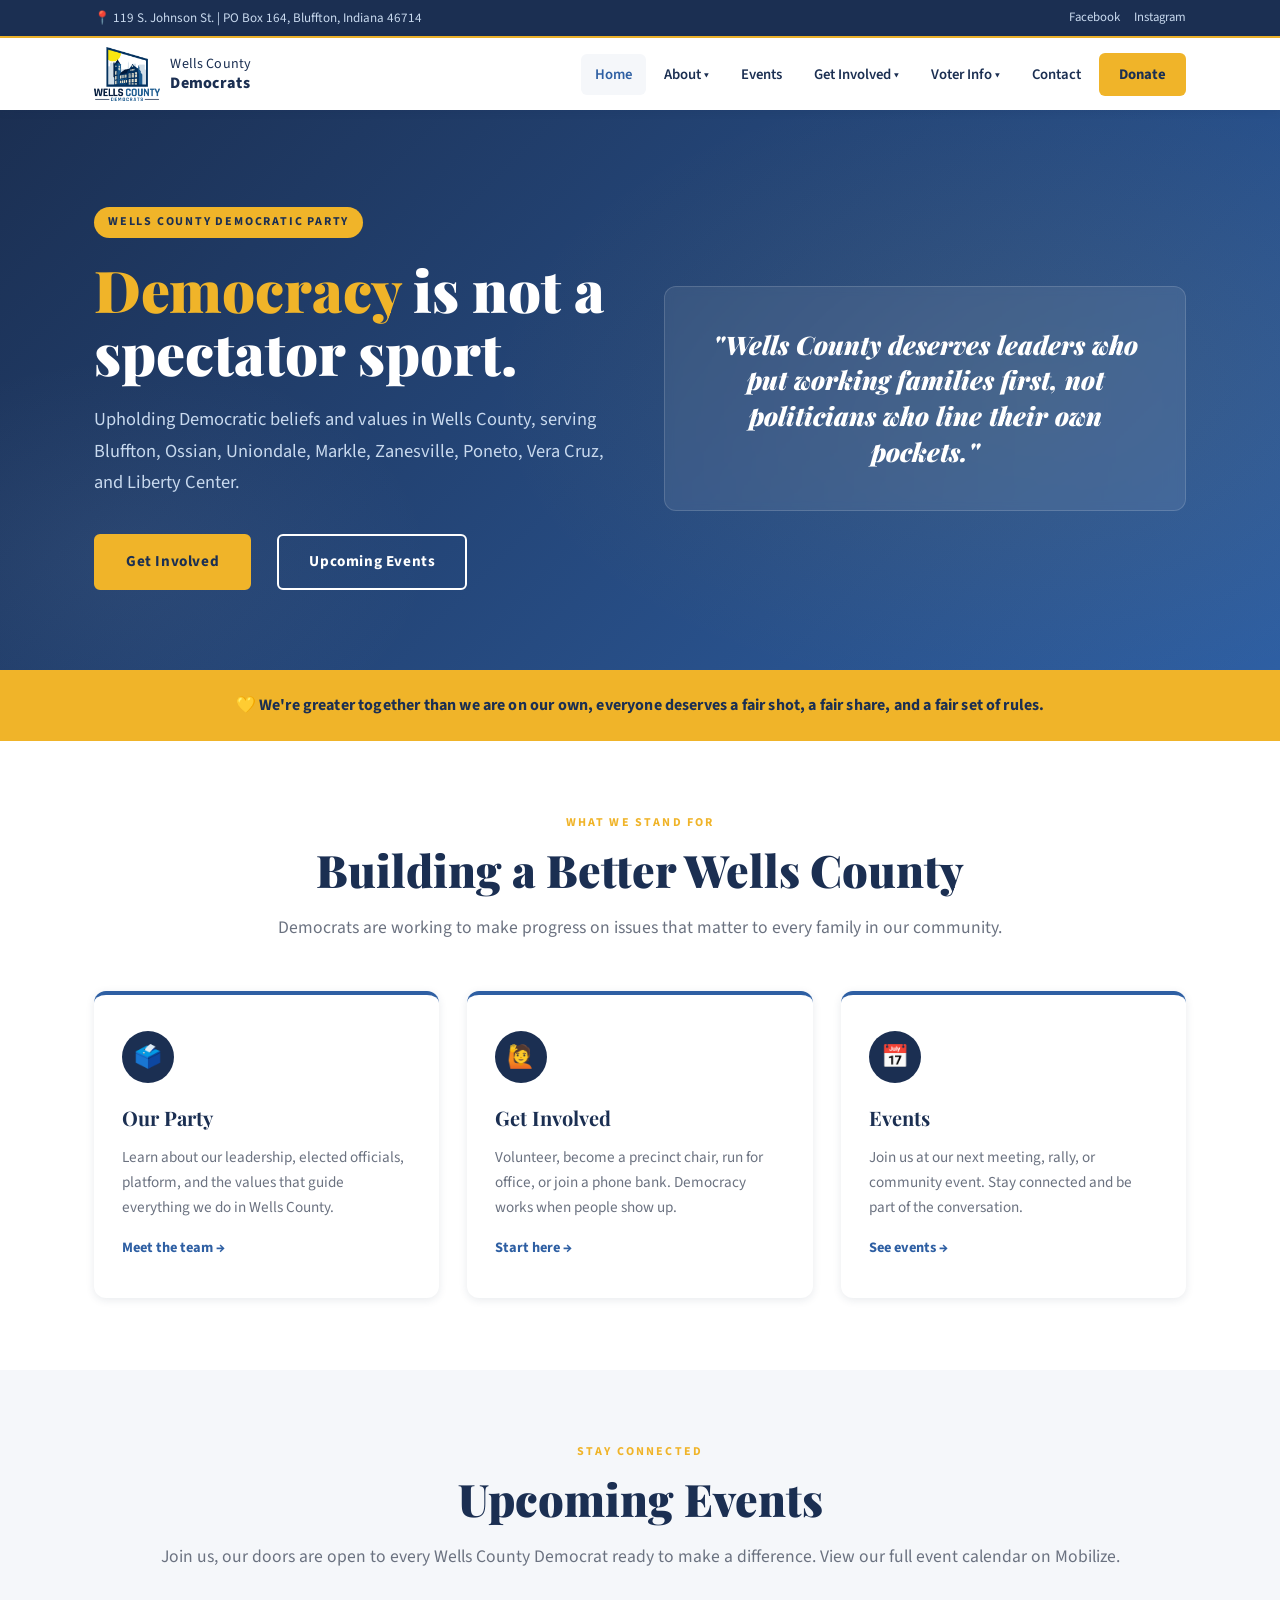
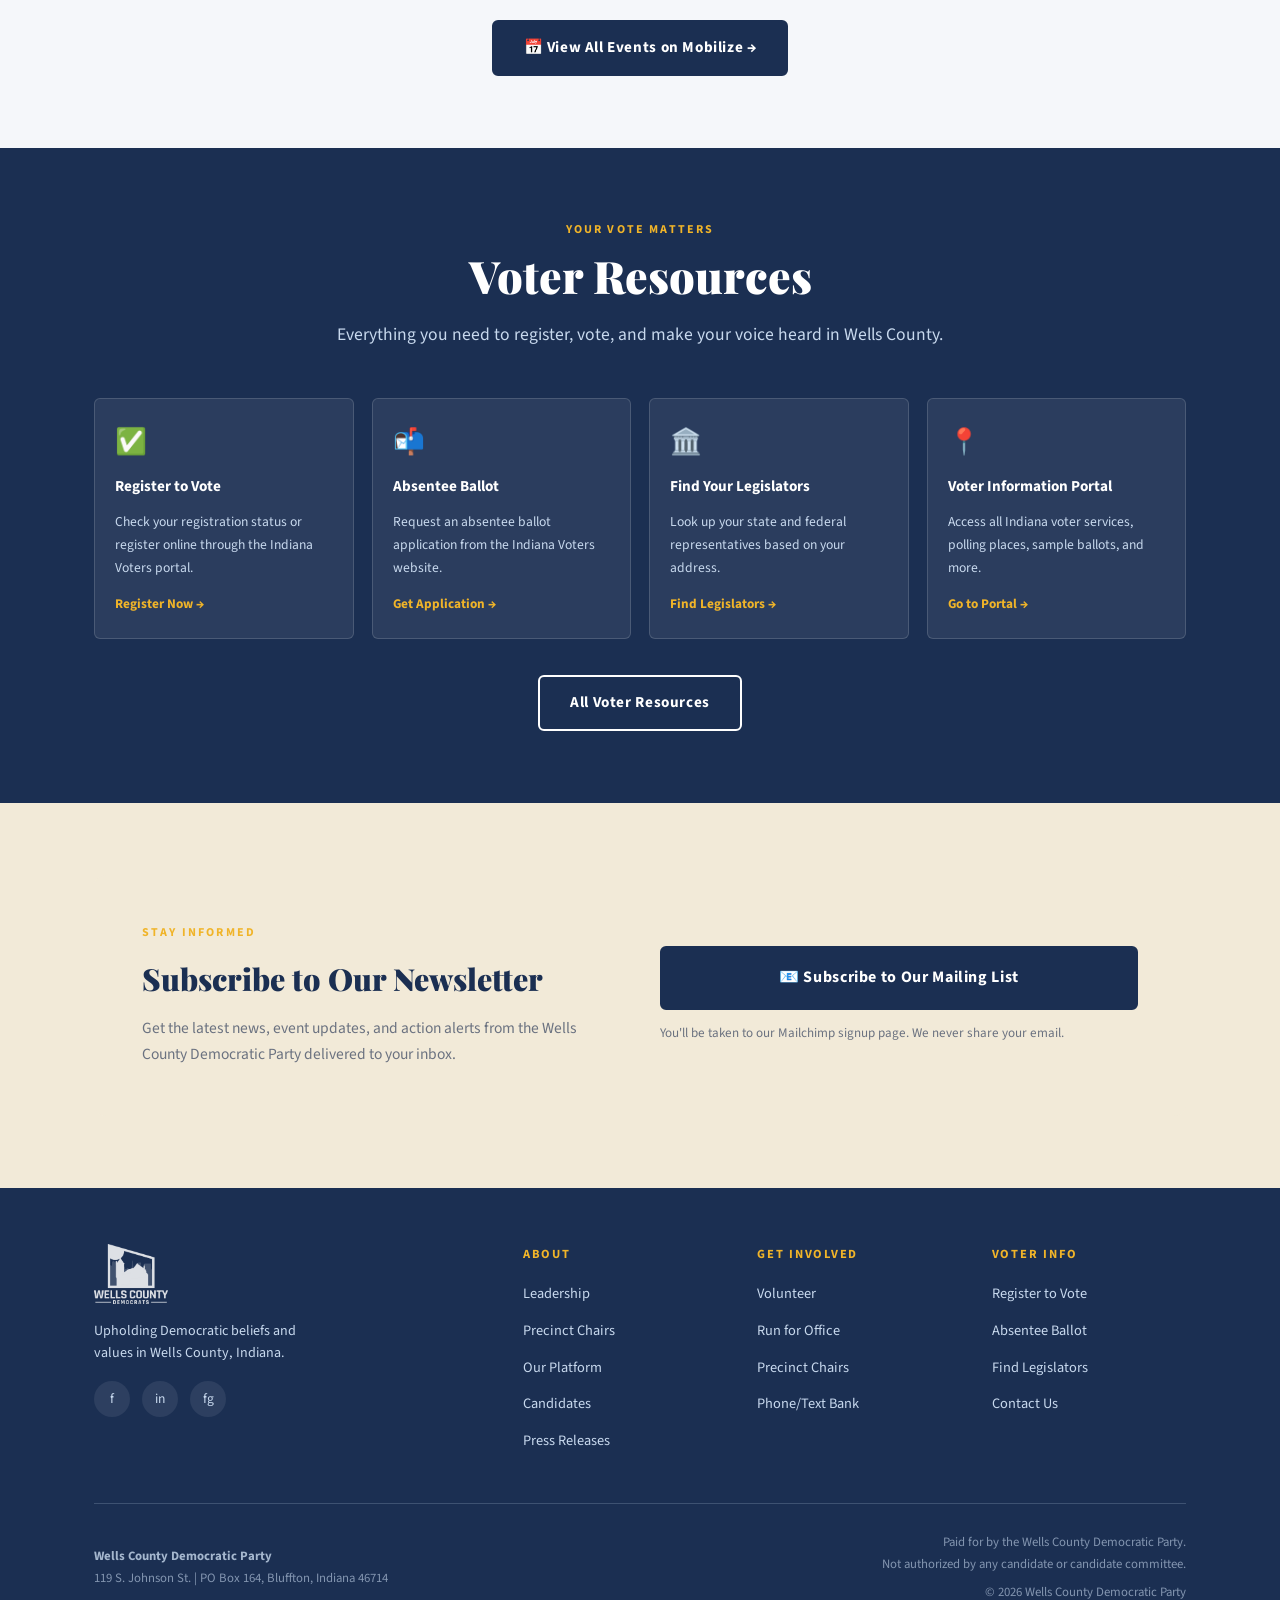
==== index.html @ 3d3ebf3b "updating text" ====
<!DOCTYPE html>
<html lang="en">
<head>
  <meta charset="UTF-8" />
  <meta name="viewport" content="width=device-width, initial-scale=1.0" />
  <title>Wells County Democratic Party</title>
  <meta name="description" content="Upholding Democratic beliefs and values in Wells County, Indiana, serving Bluffton, Ossian, Uniondale, Markle, Zanesville, Poneto, Vera Cruz, and Liberty Center." />
  <link rel="stylesheet" href="css/style.css" />
  <link rel="icon" href="images/logo.png" type="image/png" />
</head>
<body>

  <!-- TOPBAR -->
  <div class="topbar">
    <div class="container">
      <span>📍 119 S. Johnson St. | PO Box 164, Bluffton, Indiana 46714</span>
      <div class="topbar-socials">
        <a href="https://www.facebook.com/wellscodems/" target="_blank" rel="noopener">Facebook</a>
        <a href="https://www.instagram.com/wellscodems/" target="_blank" rel="noopener">Instagram</a>
      </div>
    </div>
  </div>

  <!-- NAVBAR -->
  <nav class="navbar">
    <div class="container">
      <a href="index.html" class="navbar-brand">
        <img src="images/logo.png" alt="Wells County Democratic Party" />
        <span class="navbar-brand-text">Wells County<br><strong>Democrats</strong></span>
      </a>
      <button class="nav-toggle" aria-label="Toggle navigation">
        <span></span><span></span><span></span>
      </button>
      <ul class="nav-links">
        <li><a href="index.html">Home</a></li>
        <li class="dropdown">
          <a href="pages/about.html">About ▾</a>
          <ul class="dropdown-menu">
            <li><a href="pages/about.html#leadership">Leadership</a></li>
            <li><a href="pages/precinct-chairs.html">Precinct Chairs</a></li>
            <li><a href="pages/about.html#platform">Our Platform</a></li>
            <li><a href="pages/about.html#candidates">Candidates</a></li>
            <li><a href="pages/press.html">Press Releases</a></li>
          </ul>
        </li>
        <li><a href="pages/events.html">Events</a></li>
        <li class="dropdown">
          <a href="pages/get-involved.html">Get Involved ▾</a>
          <ul class="dropdown-menu">
            <li><a href="pages/get-involved.html#volunteer">Volunteer</a></li>
            <li><a href="pages/get-involved.html#run">Run for Office</a></li>
            <li><a href="pages/get-involved.html#precinct">Precinct Chairs</a></li>
            <li><a href="pages/get-involved.html#phone-bank">Phone/Text Bank</a></li>
          </ul>
        </li>
        <li class="dropdown">
          <a href="pages/voter-info.html">Voter Info ▾</a>
          <ul class="dropdown-menu">
            <li><a href="https://indianavoters.in.gov/" target="_blank">Register to Vote</a></li>
            <li><a href="https://indianavoters.in.gov/MVPHome/PrintDocuments" target="_blank">Absentee Application</a></li>
            <li><a href="http://iga.in.gov/legislative/find-legislators/" target="_blank">Find Your Legislator</a></li>
            <li><a href="pages/voter-info.html">All Voter Resources</a></li>
          </ul>
        </li>
        <li><a href="pages/contact.html">Contact</a></li>
        <li><a href="https://secure.actblue.com/donate/wellscodems" target="_blank" class="nav-donate">Donate</a></li>
      </ul>
    </div>
  </nav>

  <!-- HERO -->
  <section class="hero">
    <div class="container">
      <div class="hero-inner">
        <div class="hero-content">
          <span class="hero-eyebrow">Wells County Democratic Party</span>
          <h1 class="hero-title">
            <span>Democracy</span> is not a<br>spectator sport.
          </h1>
          <p class="hero-desc">
            Upholding Democratic beliefs and values in Wells County, serving Bluffton, Ossian, Uniondale, Markle, Zanesville, Poneto, Vera Cruz, and Liberty Center.
          </p>
          <div class="hero-actions">
            <a href="pages/get-involved.html" class="btn btn-primary">Get Involved</a>
            <a href="pages/events.html" class="btn btn-outline">Upcoming Events</a>
          </div>
        </div>
        <div class="hero-graphic">
          <div class="hero-stat-box">
            <p class="hero-bold-statement">"Wells County deserves leaders who put working families first, not politicians who line their own pockets."</p>
          </div>
        </div>
      </div>
    </div>
  </section>

  <!-- MISSION STRIP -->
  <div class="mission-strip">
    <div class="container">
      <p>💛 We're greater together than we are on our own, everyone deserves a fair shot, a fair share, and a fair set of rules.</p>
    </div>
  </div>

  <!-- THREE PILLARS -->
  <section class="section">
    <div class="container">
      <div class="text-center">
        <div class="section-label">What We Stand For</div>
        <h2 class="section-title">Building a Better Wells County</h2>
        <p class="section-subtitle">Democrats are working to make progress on issues that matter to every family in our community.</p>
      </div>
      <div class="pillars">
        <a href="pages/about.html" class="pillar-card" style="text-decoration:none;">
          <div class="pillar-icon">🗳️</div>
          <h3>Our Party</h3>
          <p>Learn about our leadership, elected officials, platform, and the values that guide everything we do in Wells County.</p>
          <span style="display:inline-block; margin-top:16px; font-weight:700; font-size:0.9rem; color:var(--blue);">Meet the team →</span>
        </a>
        <a href="pages/get-involved.html" class="pillar-card" style="text-decoration:none;">
          <div class="pillar-icon">🙋</div>
          <h3>Get Involved</h3>
          <p>Volunteer, become a precinct chair, run for office, or join a phone bank. Democracy works when people show up.</p>
          <span style="display:inline-block; margin-top:16px; font-weight:700; font-size:0.9rem; color:var(--blue);">Start here →</span>
        </a>
        <a href="pages/events.html" class="pillar-card" style="text-decoration:none;">
          <div class="pillar-icon">📅</div>
          <h3>Events</h3>
          <p>Join us at our next meeting, rally, or community event. Stay connected and be part of the conversation.</p>
          <span style="display:inline-block; margin-top:16px; font-weight:700; font-size:0.9rem; color:var(--blue);">See events →</span>
        </a>
      </div>
    </div>
  </section>

  <!-- EVENTS CTA -->
  <section class="section section--gray">
    <div class="container text-center">
      <div class="section-label">Stay Connected</div>
      <h2 class="section-title">Upcoming Events</h2>
      <p class="section-subtitle">Join us, our doors are open to every Wells County Democrat ready to make a difference. View our full event calendar on Mobilize.</p>
      <a href="https://www.mobilize.us/wellscountydemocraticparty/?org_ids=9046" target="_blank" rel="noopener" class="btn btn-navy">📅 View All Events on Mobilize →</a>
    </div>
  </section>

  <!-- VOTER INFO STRIP -->
  <section class="section section--navy">
    <div class="container">
      <div class="text-center">
        <div class="section-label">Your Vote Matters</div>
        <h2 class="section-title">Voter Resources</h2>
        <p class="section-subtitle">Everything you need to register, vote, and make your voice heard in Wells County.</p>
      </div>
      <div class="voter-grid">
        <div class="voter-card">
          <div class="voter-card-icon">✅</div>
          <h4>Register to Vote</h4>
          <p>Check your registration status or register online through the Indiana Voters portal.</p>
          <a href="https://indianavoters.in.gov/" target="_blank" rel="noopener" class="voter-link">Register Now →</a>
        </div>
        <div class="voter-card">
          <div class="voter-card-icon">📬</div>
          <h4>Absentee Ballot</h4>
          <p>Request an absentee ballot application from the Indiana Voters website.</p>
          <a href="https://indianavoters.in.gov/MVPHome/PrintDocuments" target="_blank" rel="noopener" class="voter-link">Get Application →</a>
        </div>
        <div class="voter-card">
          <div class="voter-card-icon">🏛️</div>
          <h4>Find Your Legislators</h4>
          <p>Look up your state and federal representatives based on your address.</p>
          <a href="http://iga.in.gov/legislative/find-legislators/" target="_blank" rel="noopener" class="voter-link">Find Legislators →</a>
        </div>
        <div class="voter-card">
          <div class="voter-card-icon">📍</div>
          <h4>Voter Information Portal</h4>
          <p>Access all Indiana voter services, polling places, sample ballots, and more.</p>
          <a href="https://indianavoters.com" target="_blank" rel="noopener" class="voter-link">Go to Portal →</a>
        </div>
      </div>
      <div style="text-align:center; margin-top:36px;">
        <a href="pages/voter-info.html" class="btn btn-outline">All Voter Resources</a>
      </div>
    </div>
  </section>

  <!-- NEWSLETTER -->
  <section class="section section--cream">
    <div class="container">
      <div class="newsletter-wrap">
        <div>
          <div class="section-label">Stay Informed</div>
          <h2>Subscribe to Our Newsletter</h2>
          <p>Get the latest news, event updates, and action alerts from the Wells County Democratic Party delivered to your inbox.</p>
        </div>
        <div>
          <a href="https://wellscountydemocraticparty.us19.list-manage.com/subscribe?id=52face2c1d&u=3b9c7b6649019c45f92ebaa72" target="_blank" rel="noopener" class="btn btn-navy" style="width:100%; text-align:center; padding:16px 30px; font-size:1rem;">
            📧 Subscribe to Our Mailing List
          </a>
          <p style="margin-top:12px; font-size:0.82rem; color:#6b7280;">You'll be taken to our Mailchimp signup page. We never share your email.</p>
        </div>
      </div>
    </div>
  </section>

  <!-- FOOTER -->
  <footer>
    <div class="container">
      <div class="footer-grid">
        <div class="footer-brand">
          <img src="images/logo.png" alt="Wells County Democrats" />
          <p>Upholding Democratic beliefs and values in Wells County, Indiana.</p>
          <div class="footer-socials">
            <a href="https://www.facebook.com/wellscodems/" target="_blank" rel="noopener" title="Facebook">f</a>
            <a href="https://www.instagram.com/wellscodems/" target="_blank" rel="noopener" title="Instagram">in</a>
            <a href="https://www.facebook.com/groups/288982857950799/" target="_blank" rel="noopener" title="Facebook Group">fg</a>
          </div>
        </div>
        <div class="footer-col">
          <h4>About</h4>
          <ul>
            <li><a href="pages/about.html#leadership">Leadership</a></li>
            <li><a href="pages/precinct-chairs.html">Precinct Chairs</a></li>
            <li><a href="pages/about.html#platform">Our Platform</a></li>
            <li><a href="pages/about.html#candidates">Candidates</a></li>
            <li><a href="pages/press.html">Press Releases</a></li>
          </ul>
        </div>
        <div class="footer-col">
          <h4>Get Involved</h4>
          <ul>
            <li><a href="pages/get-involved.html#volunteer">Volunteer</a></li>
            <li><a href="pages/get-involved.html#run">Run for Office</a></li>
            <li><a href="pages/get-involved.html#precinct">Precinct Chairs</a></li>
            <li><a href="pages/get-involved.html#phone-bank">Phone/Text Bank</a></li>
          </ul>
        </div>
        <div class="footer-col">
          <h4>Voter Info</h4>
          <ul>
            <li><a href="https://indianavoters.in.gov/" target="_blank">Register to Vote</a></li>
            <li><a href="https://indianavoters.in.gov/MVPHome/PrintDocuments" target="_blank">Absentee Ballot</a></li>
            <li><a href="http://iga.in.gov/legislative/find-legislators/" target="_blank">Find Legislators</a></li>
            <li><a href="pages/contact.html">Contact Us</a></li>
          </ul>
        </div>
      </div>
      <div class="footer-bottom">
        <div>
          <strong style="color:rgba(200,217,238,0.8);">Wells County Democratic Party</strong><br>
          119 S. Johnson St. | PO Box 164, Bluffton, Indiana 46714
        </div>
        <div style="text-align:right;">
          <p>Paid for by the Wells County Democratic Party.</p>
          <p>Not authorized by any candidate or candidate committee.</p>
          <p style="margin-top:6px;">© 2026 Wells County Democratic Party</p>
        </div>
      </div>
    </div>
  </footer>

  <script src="js/main.js"></script>
</body>
</html>
---- css/style.css ----
/* =========================================
   Wells County Democrats — Main Stylesheet
   ========================================= */

@import url('https://fonts.googleapis.com/css2?family=Playfair+Display:wght@700;900&family=Source+Sans+3:wght@300;400;600;700&display=swap');

:root {
  --navy:      #1b2f52;
  --blue:      #2e5fa3;
  --blue-mid:  #3a72c1;
  --gold:      #f0b429;
  --gold-dark: #d4960f;
  --cream:     #f2ead8;
  --sky:       #c8d9ee;
  --white:     #ffffff;
  --gray-light:#f5f7fa;
  --gray:      #6b7280;
  --gray-dark: #374151;
  --text:      #1a2340;

  --font-display: 'Playfair Display', Georgia, serif;
  --font-body:    'Source Sans 3', 'Helvetica Neue', sans-serif;

  --shadow-sm: 0 2px 8px rgba(27,47,82,0.10);
  --shadow-md: 0 6px 24px rgba(27,47,82,0.15);
  --shadow-lg: 0 16px 48px rgba(27,47,82,0.20);

  --radius: 6px;
  --radius-lg: 12px;
  --transition: 0.25s ease;
}

*, *::before, *::after { box-sizing: border-box; margin: 0; padding: 0; }

html { scroll-behavior: smooth; }

body {
  font-family: var(--font-body);
  color: var(--text);
  background: var(--white);
  line-height: 1.7;
  font-size: 17px;
}

img { max-width: 100%; height: auto; display: block; }
a { color: var(--blue); text-decoration: none; transition: color var(--transition); }
a:hover { color: var(--navy); }

/* ---- UTILITY ---- */
.container { max-width: 1140px; margin: 0 auto; padding: 0 24px; }
.section { padding: 72px 0; }
.section--gray { background: var(--gray-light); }
.section--navy { background: var(--navy); color: var(--white); }
.section--cream { background: var(--cream); }

.section-label {
  font-family: var(--font-body);
  font-weight: 700;
  font-size: 0.75rem;
  letter-spacing: 0.18em;
  text-transform: uppercase;
  color: var(--gold);
  margin-bottom: 10px;
}
.section-title {
  font-family: var(--font-display);
  font-size: clamp(1.8rem, 3.5vw, 2.8rem);
  font-weight: 900;
  color: var(--navy);
  line-height: 1.15;
  margin-bottom: 18px;
}
.section--navy .section-title { color: var(--white); }
.section-subtitle {
  font-size: 1.1rem;
  color: var(--gray);
  max-width: 100%;
  margin-bottom: 48px;
}
.section--navy .section-subtitle { color: var(--sky); }

.text-center { text-align: center; }
.text-center .section-subtitle { margin-left: auto; margin-right: auto; max-width: 100%; }

/* ---- BUTTONS ---- */
.btn {
  display: inline-block;
  padding: 13px 30px;
  border-radius: var(--radius);
  font-family: var(--font-body);
  font-weight: 700;
  font-size: 0.95rem;
  letter-spacing: 0.04em;
  cursor: pointer;
  transition: all var(--transition);
  border: 2px solid transparent;
  text-align: center;
}
.btn-primary {
  background: var(--gold);
  color: var(--navy);
  border-color: var(--gold);
}
.btn-primary:hover {
  background: var(--gold-dark);
  border-color: var(--gold-dark);
  color: var(--navy);
  transform: translateY(-2px);
  box-shadow: var(--shadow-md);
}
.btn-outline {
  background: transparent;
  color: var(--white);
  border-color: var(--white);
}
.btn-outline:hover {
  background: var(--white);
  color: var(--navy);
  transform: translateY(-2px);
}
.btn-navy {
  background: var(--navy);
  color: var(--white);
  border-color: var(--navy);
}
.btn-navy:hover {
  background: var(--blue);
  border-color: var(--blue);
  color: var(--white);
  transform: translateY(-2px);
}
.btn + .btn { margin-left: 12px; }

/* ---- TOPBAR ---- */
.topbar {
  background: var(--navy);
  color: var(--sky);
  font-size: 0.82rem;
  padding: 7px 0;
  border-bottom: 2px solid var(--gold);
}
.topbar .container {
  display: flex;
  justify-content: space-between;
  align-items: center;
  gap: 12px;
  flex-wrap: wrap;
}
.topbar a { color: var(--sky); }
.topbar a:hover { color: var(--gold); }
.topbar-socials { display: flex; gap: 14px; }
.topbar-socials a { font-size: 0.8rem; }

/* ---- NAVBAR ---- */
.navbar {
  background: var(--white);
  box-shadow: var(--shadow-sm);
  position: sticky;
  top: 0;
  z-index: 1000;
}
.navbar .container {
  display: flex;
  align-items: center;
  justify-content: space-between;
  height: 72px;
  gap: 20px;
}
.navbar-brand {
  display: flex;
  align-items: center;
  gap: 10px;
  text-decoration: none;
}
.navbar-brand img {
  height: 54px;
  width: auto;
}
.navbar-brand-text {
  font-family: var(--font-body);
  font-size: 0.88rem;
  color: var(--navy);
  line-height: 1.3;
  letter-spacing: 0.01em;
}
.navbar-brand-text strong {
  font-size: 1rem;
  font-weight: 800;
  color: var(--navy);
  display: block;
}
.nav-links {
  display: flex;
  align-items: center;
  gap: 4px;
  list-style: none;
}
.nav-links > li { position: relative; }
.nav-links > li > a {
  display: block;
  padding: 8px 14px;
  font-weight: 600;
  font-size: 0.92rem;
  color: var(--navy);
  border-radius: var(--radius);
  transition: all var(--transition);
}
.nav-links > li > a:hover,
.nav-links > li > a.active {
  background: var(--gray-light);
  color: var(--blue);
}
/* Dropdown */
.nav-links .dropdown { position: relative; }
.nav-links .dropdown-menu {
  display: none;
  position: absolute;
  top: calc(100% + 6px);
  left: 0;
  background: var(--white);
  border: 1px solid var(--sky);
  border-radius: var(--radius);
  box-shadow: var(--shadow-md);
  min-width: 210px;
  list-style: none;
  padding: 6px 0;
  z-index: 200;
}
.nav-links .dropdown:hover .dropdown-menu { display: block; }
.nav-links .dropdown-menu li a {
  display: block;
  padding: 9px 18px;
  font-size: 0.88rem;
  color: var(--navy);
  font-weight: 600;
}
.nav-links .dropdown-menu li a:hover {
  background: var(--gray-light);
  color: var(--blue);
}
.nav-donate {
  background: var(--gold);
  color: var(--navy) !important;
  padding: 9px 20px !important;
  border-radius: var(--radius) !important;
  font-weight: 700 !important;
}
.nav-donate:hover {
  background: var(--gold-dark) !important;
  color: var(--navy) !important;
}

/* Mobile hamburger */
.nav-toggle {
  display: none;
  background: none;
  border: none;
  cursor: pointer;
  flex-direction: column;
  gap: 5px;
  padding: 4px;
}
.nav-toggle span {
  display: block;
  width: 24px;
  height: 2px;
  background: var(--navy);
  border-radius: 2px;
  transition: all var(--transition);
}

/* ---- HERO ---- */
.hero {
  background: linear-gradient(135deg, var(--navy) 0%, var(--blue) 100%);
  color: var(--white);
  padding: 96px 0 80px;
  position: relative;
  overflow: hidden;
}
.hero::before {
  content: '';
  position: absolute;
  inset: 0;
  background:
    radial-gradient(ellipse 60% 80% at 80% 50%, rgba(240,180,41,0.08) 0%, transparent 70%),
    radial-gradient(ellipse 40% 60% at 10% 80%, rgba(200,217,238,0.06) 0%, transparent 60%);
}
.hero-inner {
  position: relative;
  display: grid;
  grid-template-columns: 1fr 1fr;
  align-items: center;
  gap: 48px;
}
.hero-eyebrow {
  display: inline-block;
  background: var(--gold);
  color: var(--navy);
  font-size: 0.75rem;
  font-weight: 700;
  letter-spacing: 0.15em;
  text-transform: uppercase;
  padding: 5px 14px;
  border-radius: 20px;
  margin-bottom: 20px;
}
.hero-title {
  font-family: var(--font-display);
  font-size: clamp(2.2rem, 5vw, 3.6rem);
  font-weight: 900;
  line-height: 1.1;
  margin-bottom: 20px;
  color: var(--white);
}
.hero-title span { color: var(--gold); }
.hero-desc {
  font-size: 1.15rem;
  color: var(--sky);
  line-height: 1.7;
  margin-bottom: 36px;
  max-width: 100%;
}
.hero-actions { display: flex; gap: 14px; flex-wrap: wrap; }
.hero-graphic {
  display: flex;
  justify-content: center;
  align-items: center;
}
.hero-logo-wrap {
  background: transparent;
  border: none;
  padding: 0;
  animation: floatUp 0.8s ease both;
}
.hero-logo-wrap img {
  width: 320px;
  max-width: 100%;
  filter: drop-shadow(0 8px 24px rgba(0,0,0,0.4));
}

.hero-stat-box {
  background: rgba(255,255,255,0.08);
  border: 1px solid rgba(255,255,255,0.15);
  border-radius: var(--radius-lg);
  padding: 40px 36px;
  backdrop-filter: blur(4px);
  animation: floatUp 0.8s ease both;
}
.hero-bold-statement {
  font-family: var(--font-display);
  font-size: 1.6rem;
  font-weight: 900;
  color: var(--white);
  line-height: 1.4;
  text-align: center;
  font-style: italic;
}

@keyframes floatUp {
  from { opacity: 0; transform: translateY(24px); }
  to   { opacity: 1; transform: translateY(0); }
}

/* ---- MISSION STRIP ---- */
.mission-strip {
  background: var(--gold);
  padding: 22px 0;
}
.mission-strip .container {
  display: flex;
  align-items: center;
  gap: 16px;
  justify-content: center;
  flex-wrap: wrap;
  text-align: center;
}
.mission-strip p {
  font-weight: 700;
  font-size: 1rem;
  color: var(--navy);
  font-family: var(--font-body);
  letter-spacing: 0.01em;
}

/* ---- PILLARS (3-up cards) ---- */
.pillars { display: grid; grid-template-columns: repeat(3, 1fr); gap: 28px; }
.pillar-card {
  background: var(--white);
  border-radius: var(--radius-lg);
  box-shadow: var(--shadow-sm);
  padding: 36px 28px;
  border-top: 4px solid var(--blue);
  transition: all var(--transition);
  cursor: pointer;
  color: var(--text);
}
.pillar-card h3 { color: var(--navy); }
.pillar-card:hover { transform: translateY(-4px); box-shadow: var(--shadow-md); }
.pillar-icon {
  width: 52px; height: 52px;
  background: var(--navy);
  border-radius: 50%;
  display: flex; align-items: center; justify-content: center;
  margin-bottom: 18px;
  font-size: 1.4rem;
}
.pillar-card h3 {
  font-family: var(--font-display);
  font-size: 1.25rem;
  font-weight: 700;
  color: var(--navy);
  margin-bottom: 10px;
}
.pillar-card p { font-size: 0.95rem; color: var(--gray); line-height: 1.65; }
.pillar-card a { display: inline-block; margin-top: 16px; font-weight: 700; font-size: 0.9rem; color: var(--blue); }
.pillar-card a:hover { color: var(--gold-dark); }

/* ---- EVENTS ---- */
.events-grid { display: grid; grid-template-columns: repeat(auto-fill, minmax(300px, 1fr)); gap: 24px; }
.event-card {
  background: var(--white);
  border-radius: var(--radius-lg);
  box-shadow: var(--shadow-sm);
  overflow: hidden;
  border: 1px solid var(--sky);
  transition: all var(--transition);
  display: flex;
  flex-direction: column;
}
.event-card:hover { transform: translateY(-3px); box-shadow: var(--shadow-md); }
.event-date-bar {
  background: var(--navy);
  color: var(--white);
  padding: 14px 20px;
  display: flex;
  align-items: center;
  gap: 14px;
}
.event-date-num {
  font-family: var(--font-display);
  font-size: 2rem;
  font-weight: 900;
  line-height: 1;
  color: var(--gold);
}
.event-date-info { font-size: 0.85rem; line-height: 1.4; color: var(--sky); }
.event-date-info strong { display: block; color: var(--white); font-size: 0.9rem; }
.event-body { padding: 20px; flex: 1; }
.event-body h3 { font-family: var(--font-display); font-size: 1.1rem; color: var(--navy); margin-bottom: 8px; }
.event-body p { font-size: 0.9rem; color: var(--gray); }
.event-body .event-loc { font-size: 0.85rem; color: var(--blue); margin-top: 8px; font-weight: 600; }
.event-footer { padding: 14px 20px; border-top: 1px solid var(--sky); }
.event-footer a { font-size: 0.88rem; font-weight: 700; color: var(--blue); }

/* ---- VOTER INFO ---- */
.voter-grid { display: grid; grid-template-columns: repeat(auto-fill, minmax(220px, 1fr)); gap: 18px; }
.voter-card {
  background: rgba(255,255,255,0.07);
  border: 1px solid rgba(255,255,255,0.15);
  border-radius: var(--radius);
  padding: 22px 20px;
  transition: all var(--transition);
  display: flex;
  flex-direction: column;
  gap: 10px;
}
.voter-card:hover { background: rgba(255,255,255,0.13); transform: translateY(-2px); }
.voter-card-icon { font-size: 1.6rem; }
.voter-card h4 { font-weight: 700; font-size: 0.95rem; color: var(--white); }
.voter-card p { font-size: 0.85rem; color: var(--sky); flex: 1; }
.voter-card a.voter-link {
  display: inline-block;
  font-size: 0.83rem;
  font-weight: 700;
  color: var(--gold);
  margin-top: 4px;
}
.voter-card a.voter-link:hover { color: var(--white); }

/* ---- NEWSLETTER ---- */
.newsletter-wrap {
  background: var(--cream);
  border-radius: var(--radius-lg);
  padding: 48px;
  display: grid;
  grid-template-columns: 1fr 1fr;
  gap: 40px;
  align-items: center;
}
.newsletter-wrap h2 {
  font-family: var(--font-display);
  font-size: 1.9rem;
  font-weight: 900;
  color: var(--navy);
  margin-bottom: 10px;
}
.newsletter-wrap p { color: var(--gray); font-size: 0.97rem; }
.newsletter-form { display: flex; gap: 12px; flex-wrap: wrap; }
.newsletter-form input[type="email"] {
  flex: 1;
  min-width: 200px;
  padding: 13px 18px;
  border: 2px solid var(--sky);
  border-radius: var(--radius);
  font-size: 0.95rem;
  font-family: var(--font-body);
  background: var(--white);
  color: var(--text);
  transition: border-color var(--transition);
}
.newsletter-form input[type="email"]:focus {
  outline: none;
  border-color: var(--blue);
}

/* ---- FOOTER ---- */
footer {
  background: var(--navy);
  color: var(--sky);
  padding: 56px 0 28px;
}
.footer-grid {
  display: grid;
  grid-template-columns: 2fr 1fr 1fr 1fr;
  gap: 40px;
  padding-bottom: 40px;
  border-bottom: 1px solid rgba(200,217,238,0.2);
  margin-bottom: 28px;
}
.footer-brand img { height: 60px; margin-bottom: 16px; filter: brightness(0) invert(1); opacity: 0.85; }
.footer-brand p { font-size: 0.88rem; color: var(--sky); line-height: 1.6; max-width: 240px; }
.footer-col h4 {
  font-family: var(--font-body);
  font-weight: 700;
  font-size: 0.78rem;
  letter-spacing: 0.14em;
  text-transform: uppercase;
  color: var(--gold);
  margin-bottom: 14px;
}
.footer-col ul { list-style: none; }
.footer-col ul li { margin-bottom: 8px; }
.footer-col ul li a { color: var(--sky); font-size: 0.9rem; }
.footer-col ul li a:hover { color: var(--gold); }
.footer-socials { display: flex; gap: 12px; margin-top: 16px; }
.footer-socials a {
  display: flex; align-items: center; justify-content: center;
  width: 36px; height: 36px;
  background: rgba(255,255,255,0.08);
  border-radius: 50%;
  color: var(--sky);
  font-size: 0.85rem;
  transition: all var(--transition);
}
.footer-socials a:hover { background: var(--gold); color: var(--navy); }
.footer-bottom {
  display: flex;
  justify-content: space-between;
  align-items: center;
  flex-wrap: wrap;
  gap: 12px;
  font-size: 0.8rem;
  color: rgba(200,217,238,0.6);
}
.footer-bottom a { color: rgba(200,217,238,0.6); }
.footer-bottom a:hover { color: var(--gold); }

/* ---- PAGE HERO (inner pages) ---- */
.page-hero {
  background: linear-gradient(135deg, var(--navy) 0%, var(--blue-mid) 100%);
  padding: 56px 0;
  color: var(--white);
  position: relative;
  overflow: hidden;
}
.page-hero::after {
  content: '';
  position: absolute;
  right: -80px; top: -60px;
  width: 320px; height: 320px;
  background: rgba(240,180,41,0.06);
  border-radius: 50%;
}
.page-hero h1 {
  font-family: var(--font-display);
  font-size: clamp(2rem, 4vw, 3rem);
  font-weight: 900;
  color: var(--white);
  margin-bottom: 10px;
}
.page-hero p {
  color: var(--sky);
  font-size: 1.05rem;
  max-width: 720px;
  line-height: 1.6;
}
.breadcrumb {
  font-size: 0.82rem;
  color: rgba(200,217,238,0.6);
  margin-bottom: 10px;
}
.breadcrumb a { color: var(--gold); }
.breadcrumb a:hover { color: var(--white); }

/* ---- CONTENT CARDS ---- */
.card {
  background: var(--white);
  border-radius: var(--radius-lg);
  box-shadow: var(--shadow-sm);
  padding: 32px;
  border: 1px solid var(--sky);
}
.card h3 {
  font-family: var(--font-display);
  font-size: 1.2rem;
  color: var(--navy);
  margin-bottom: 10px;
}
.card p { color: var(--gray); font-size: 0.95rem; }

/* ---- LEADERSHIP GRID ---- */
.leader-grid { display: grid; grid-template-columns: repeat(auto-fill, minmax(200px, 1fr)); gap: 24px; }
.leader-card {
  background: var(--white);
  border-radius: var(--radius-lg);
  box-shadow: var(--shadow-sm);
  padding: 28px 20px;
  text-align: center;
  border-top: 4px solid var(--gold);
  transition: all var(--transition);
}
.leader-card:hover { transform: translateY(-3px); box-shadow: var(--shadow-md); }
.leader-avatar {
  width: 72px; height: 72px;
  background: var(--navy);
  border-radius: 50%;
  margin: 0 auto 14px;
  display: flex; align-items: center; justify-content: center;
  font-size: 1.8rem; color: var(--white);
}
.leader-card h4 { font-family: var(--font-display); font-size: 1rem; color: var(--navy); margin-bottom: 4px; }
.leader-card p { font-size: 0.82rem; color: var(--blue); font-weight: 700; text-transform: uppercase; letter-spacing: 0.08em; }

/* ---- RESPONSIVE ---- */
@media (max-width: 900px) {
  .hero-inner { grid-template-columns: 1fr; text-align: center; }
  .hero-graphic { display: none; }
  .hero-desc { margin-left: auto; margin-right: auto; }
  .hero-actions { justify-content: center; }
  .pillars { grid-template-columns: 1fr; }
  .newsletter-wrap { grid-template-columns: 1fr; padding: 32px 24px; }
  .footer-grid { grid-template-columns: 1fr 1fr; }
}

@media (max-width: 680px) {
  .nav-links { display: none; flex-direction: column; position: absolute; top: 72px; left: 0; right: 0; background: var(--white); box-shadow: var(--shadow-md); padding: 16px; gap: 2px; }
  .nav-links.open { display: flex; }
  .nav-links .dropdown-menu { position: static; box-shadow: none; border: none; padding-left: 16px; }
  .nav-toggle { display: flex; }
  .navbar .container { position: relative; }
  .footer-grid { grid-template-columns: 1fr; gap: 28px; }
  .section { padding: 48px 0; }
}
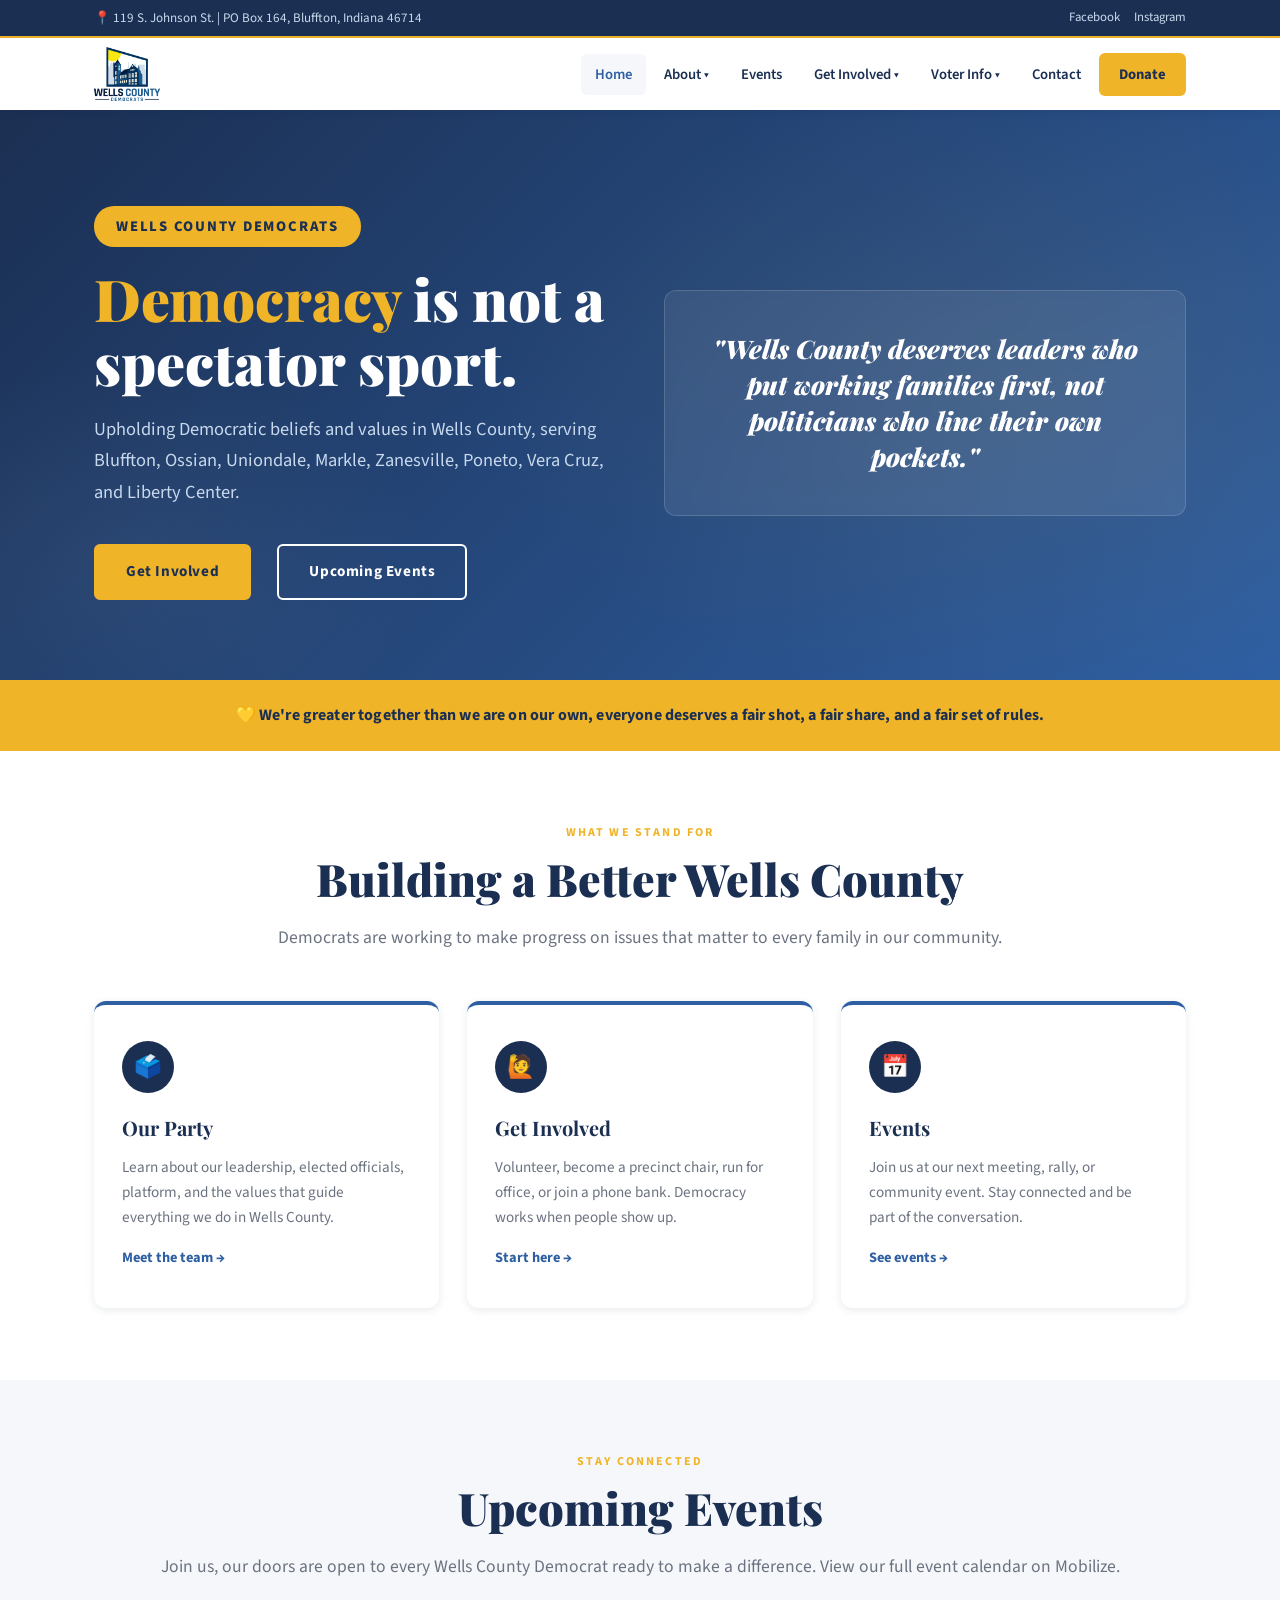
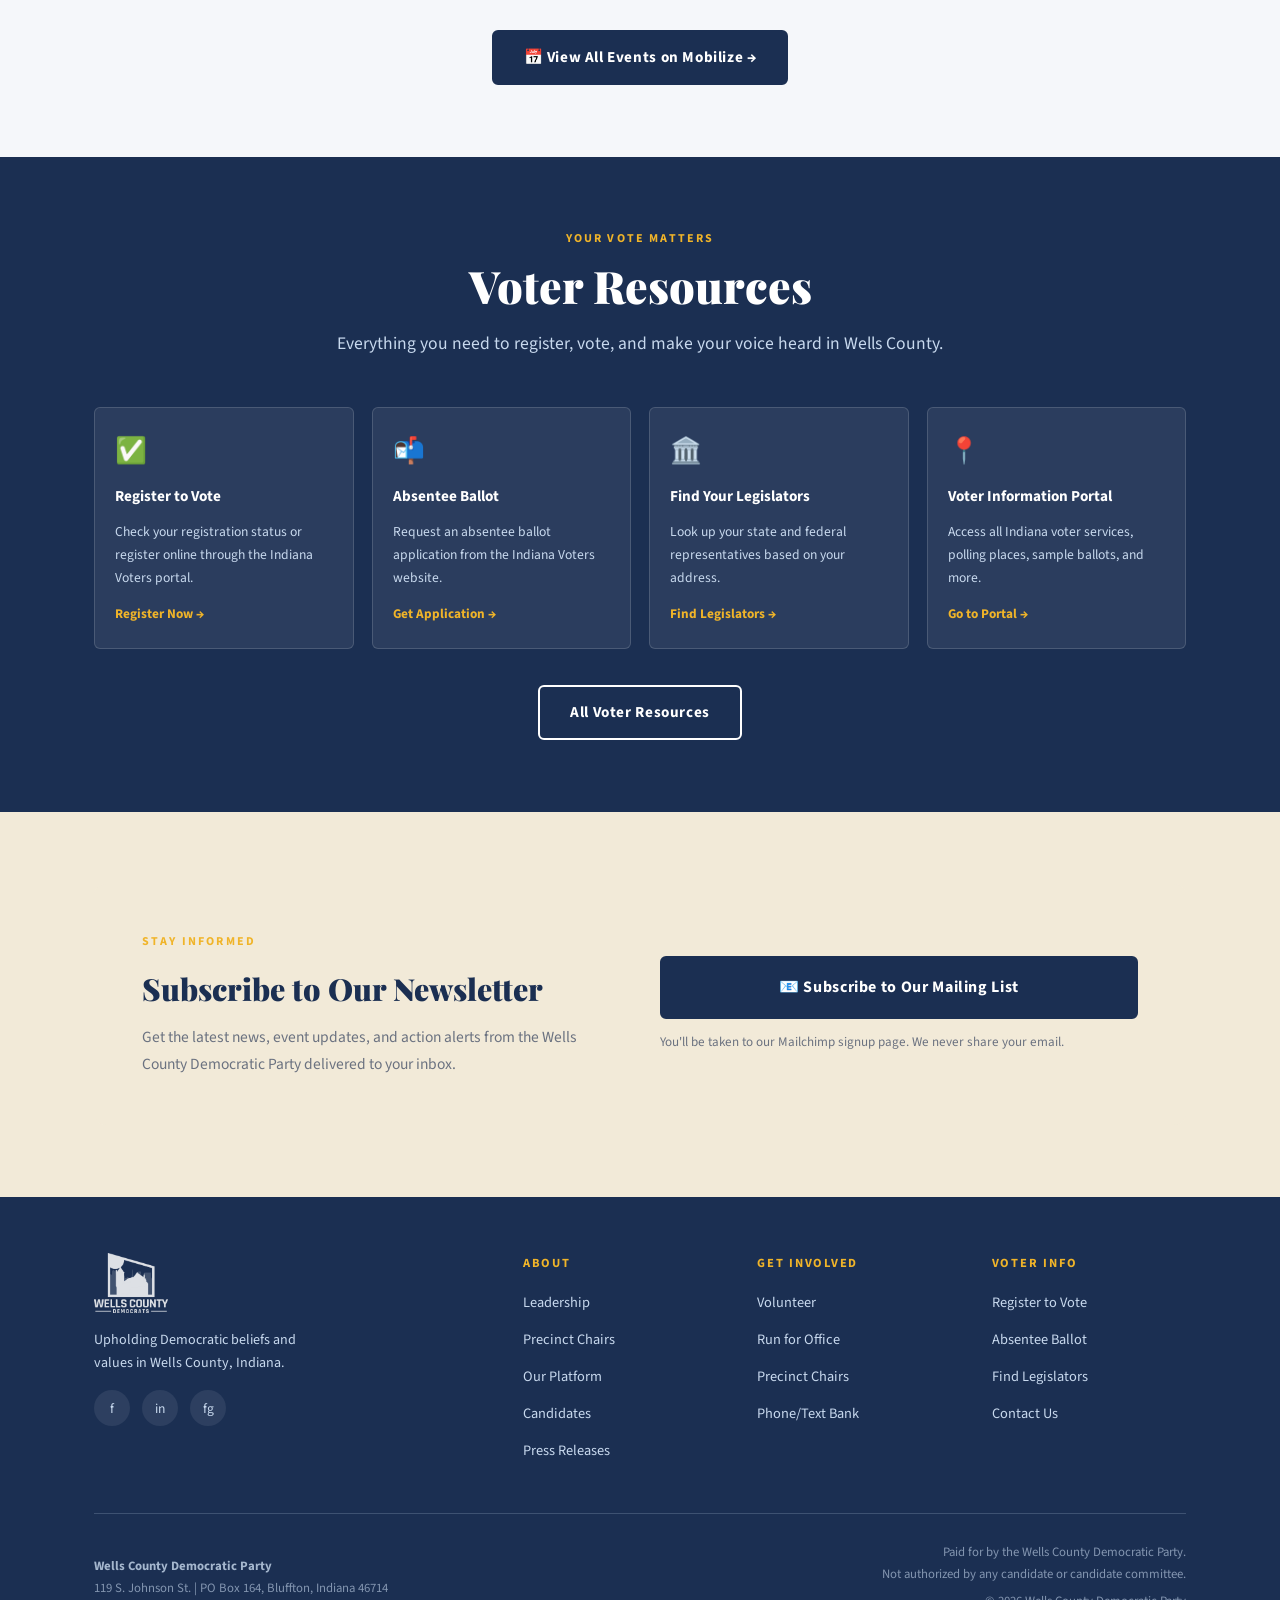
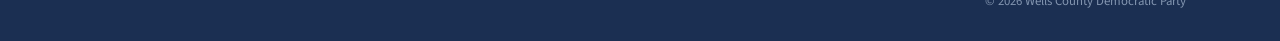
==== commit a8c9e801: "fixing appearance" ====
--- a/index.html
+++ b/index.html
@@ -26,7 +26,6 @@
     <div class="container">
       <a href="index.html" class="navbar-brand">
         <img src="images/logo.png" alt="Wells County Democratic Party" />
-        <span class="navbar-brand-text">Wells County<br><strong>Democrats</strong></span>
       </a>
       <button class="nav-toggle" aria-label="Toggle navigation">
         <span></span><span></span><span></span>
@@ -73,7 +72,7 @@
     <div class="container">
       <div class="hero-inner">
         <div class="hero-content">
-          <span class="hero-eyebrow">Wells County Democratic Party</span>
+          <span class="hero-eyebrow">Wells County Democrats</span>
           <h1 class="hero-title">
             <span>Democracy</span> is not a<br>spectator sport.
           </h1>
--- a/css/style.css
+++ b/css/style.css
@@ -296,11 +296,11 @@
   display: inline-block;
   background: var(--gold);
   color: var(--navy);
-  font-size: 0.75rem;
-  font-weight: 700;
-  letter-spacing: 0.15em;
+  font-size: 0.92rem;
+  font-weight: 800;
+  letter-spacing: 0.12em;
   text-transform: uppercase;
-  padding: 5px 14px;
+  padding: 8px 22px;
   border-radius: 20px;
   margin-bottom: 20px;
 }
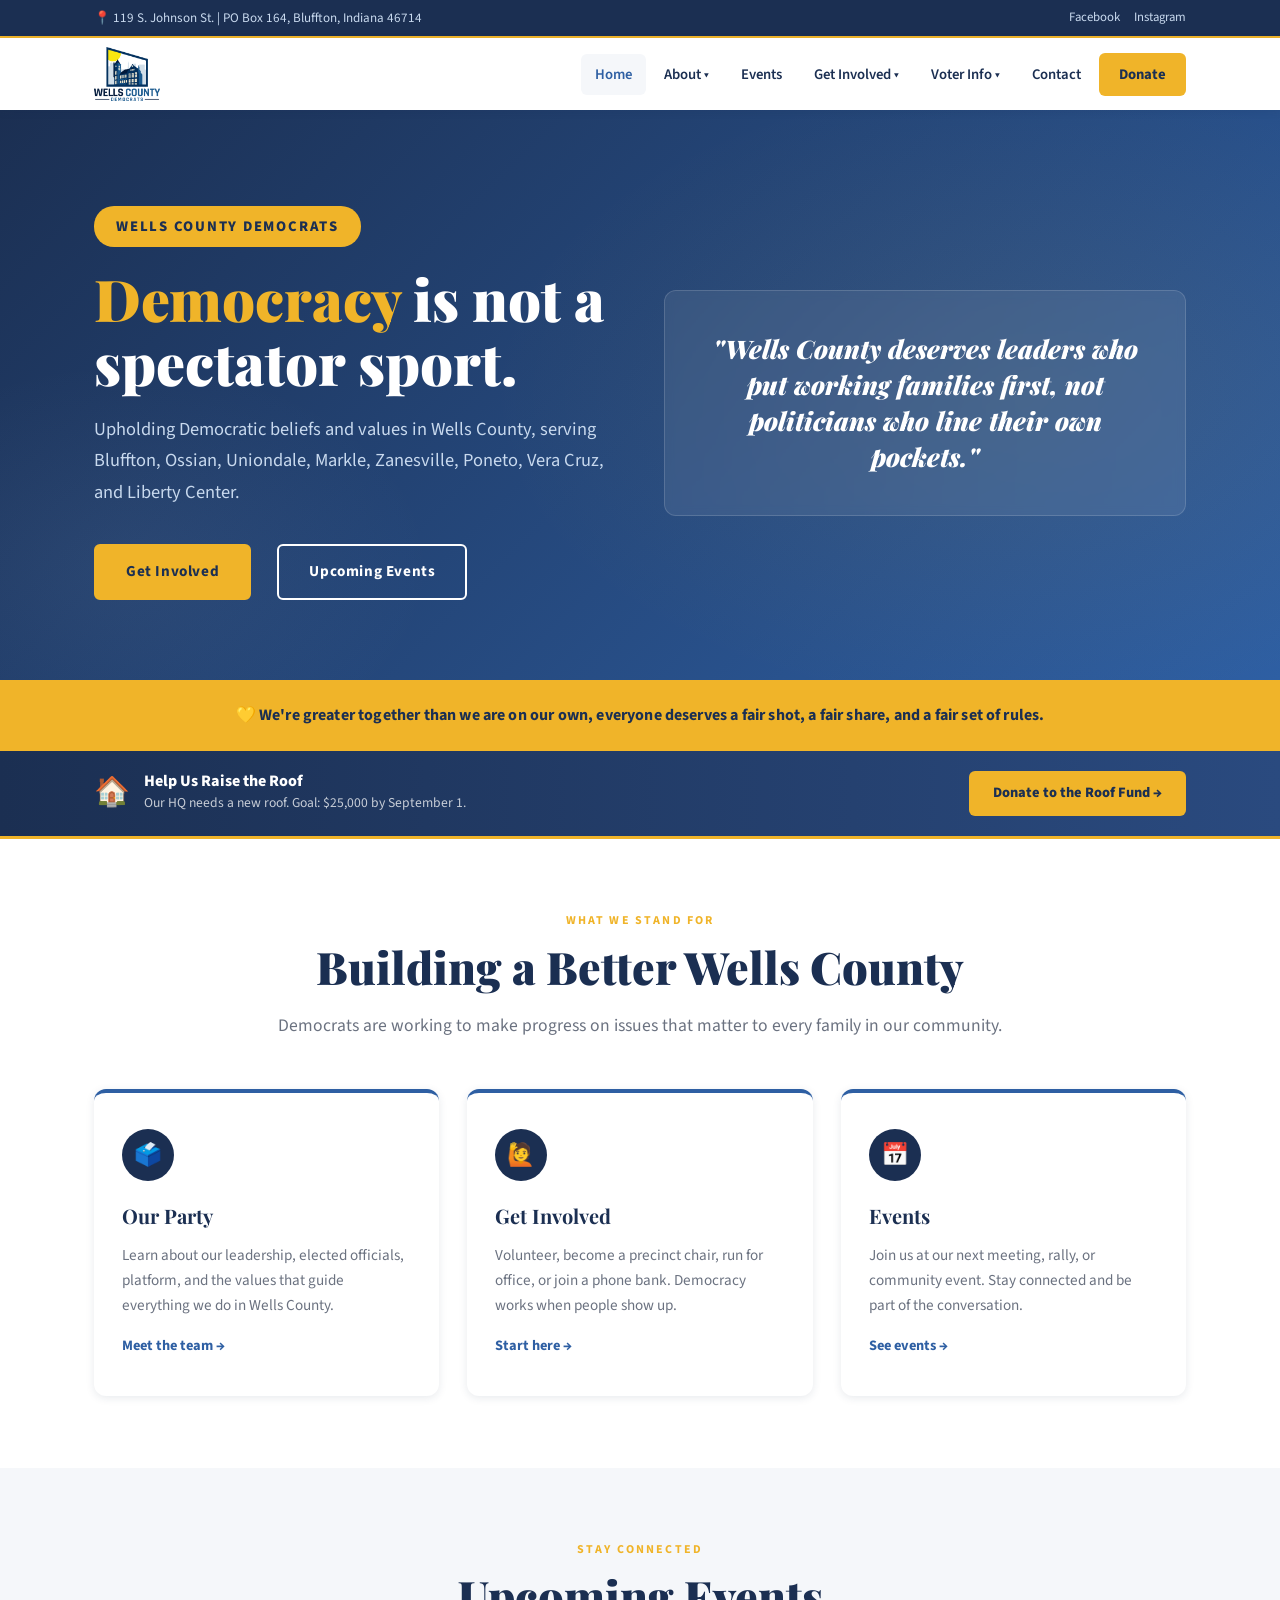
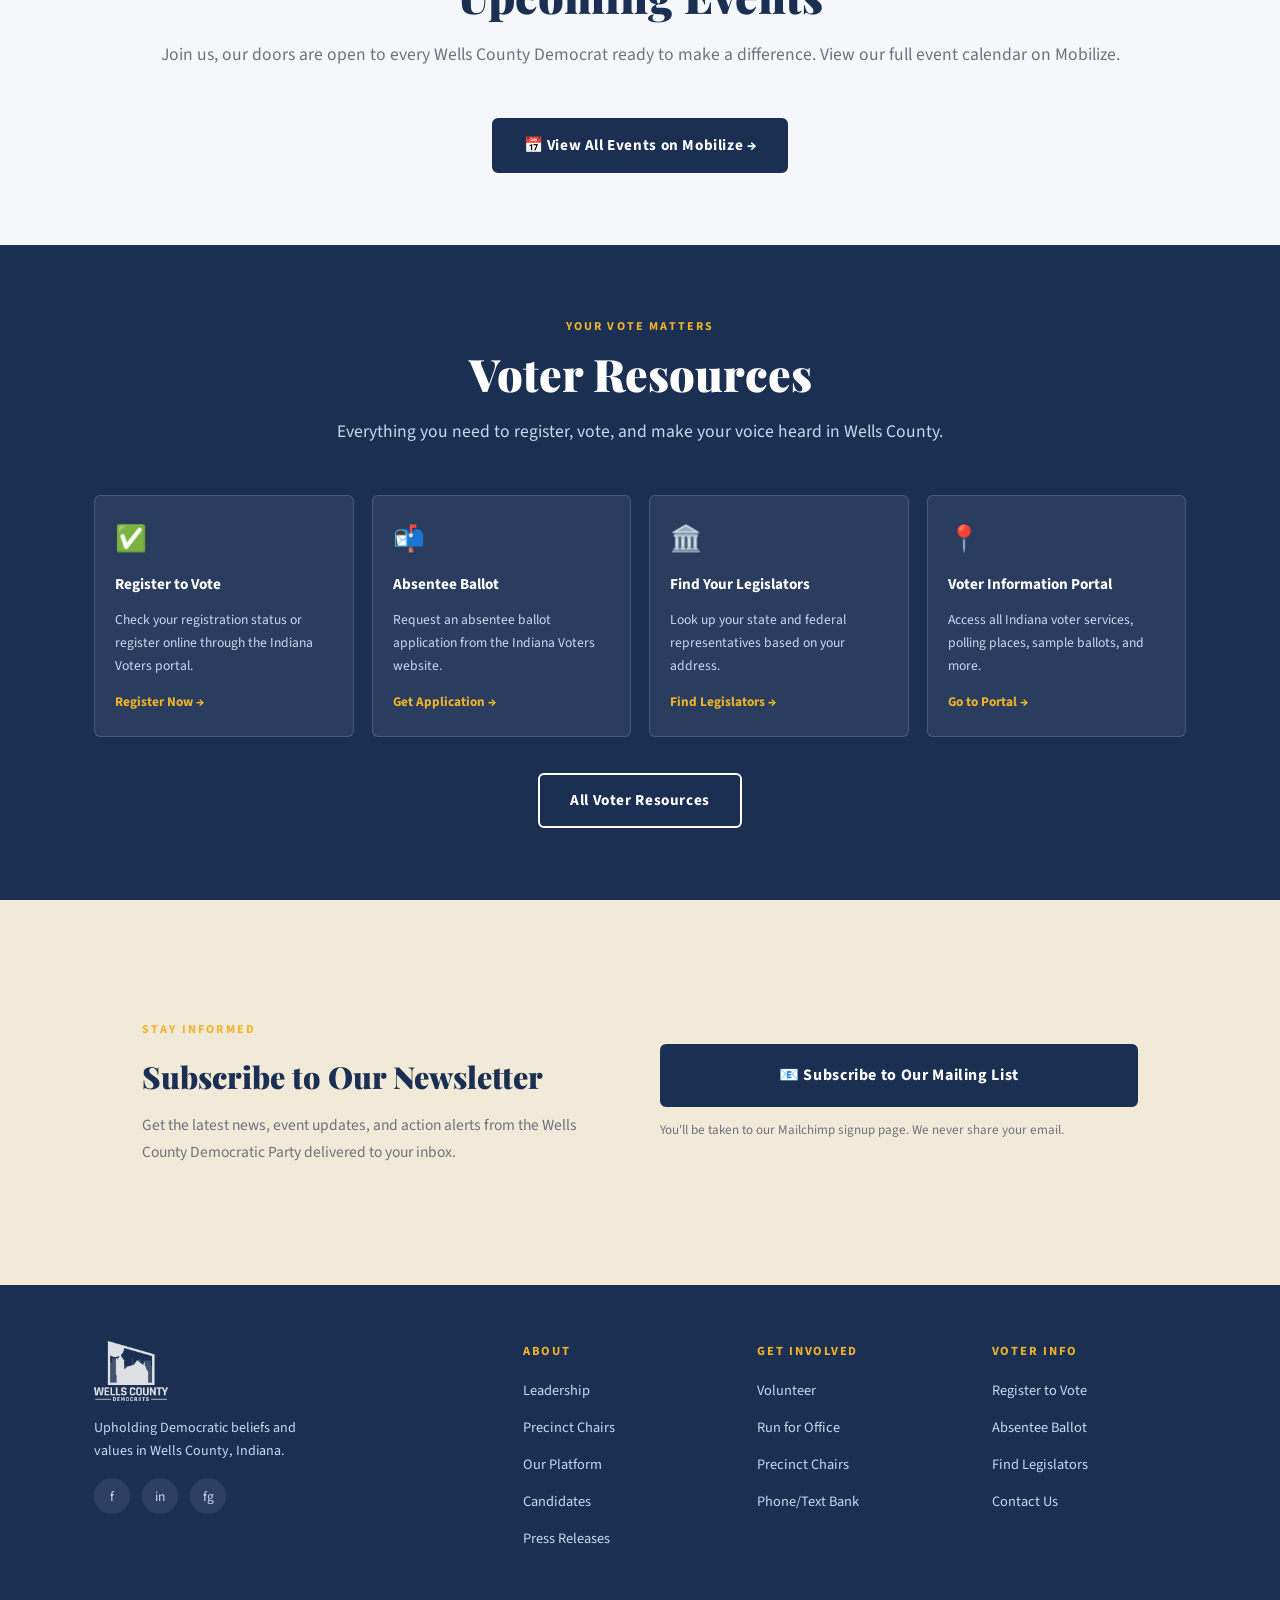
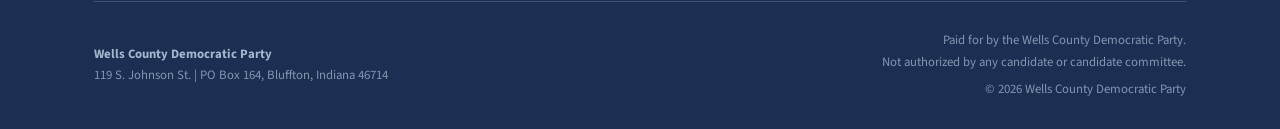
==== commit 434e2080: "Fundraising and PC" ====
--- a/index.html
+++ b/index.html
@@ -50,6 +50,7 @@
             <li><a href="pages/get-involved.html#run">Run for Office</a></li>
             <li><a href="pages/get-involved.html#precinct">Precinct Chairs</a></li>
             <li><a href="pages/get-involved.html#phone-bank">Phone/Text Bank</a></li>
+            <li><a href="pages/raise-the-roof.html">🏠 Raise the Roof</a></li>
           </ul>
         </li>
         <li class="dropdown">
@@ -97,6 +98,22 @@
   <div class="mission-strip">
     <div class="container">
       <p>💛 We're greater together than we are on our own, everyone deserves a fair shot, a fair share, and a fair set of rules.</p>
+    </div>
+  </div>
+
+  <!-- RAISE THE ROOF BANNER -->
+  <div style="background: linear-gradient(90deg, var(--navy) 0%, #2a4a7f 100%); padding: 18px 0; border-bottom: 3px solid var(--gold);">
+    <div class="container" style="display:flex; align-items:center; justify-content:space-between; flex-wrap:wrap; gap:16px;">
+      <div style="display:flex; align-items:center; gap:14px;">
+        <span style="font-size:1.8rem;">🏠</span>
+        <div>
+          <div style="font-weight:800; color:var(--white); font-size:1rem; line-height:1.2;">Help Us Raise the Roof</div>
+          <div style="color:rgba(255,255,255,0.75); font-size:0.85rem;">Our HQ needs a new roof. Goal: $25,000 by September 1.</div>
+        </div>
+      </div>
+      <a href="pages/raise-the-roof.html" style="background:var(--gold); color:var(--navy); font-weight:800; font-size:0.9rem; padding:10px 24px; border-radius:var(--radius); text-decoration:none; white-space:nowrap; transition:all var(--transition);">
+        Donate to the Roof Fund →
+      </a>
     </div>
   </div>
 
--- a/css/style.css
+++ b/css/style.css
@@ -215,7 +215,7 @@
 .nav-links .dropdown-menu {
   display: none;
   position: absolute;
-  top: calc(100% + 6px);
+  top: 100%;
   left: 0;
   background: var(--white);
   border: 1px solid var(--sky);
@@ -225,6 +225,18 @@
   list-style: none;
   padding: 6px 0;
   z-index: 200;
+  /* Push the visible menu down visually with margin, not top gap */
+  margin-top: 6px;
+}
+/* Invisible bridge fills the gap between nav link and dropdown menu */
+.nav-links .dropdown::after {
+  content: '';
+  position: absolute;
+  top: 100%;
+  left: 0;
+  width: 100%;
+  height: 10px;
+  background: transparent;
 }
 .nav-links .dropdown:hover .dropdown-menu { display: block; }
 .nav-links .dropdown-menu li a {
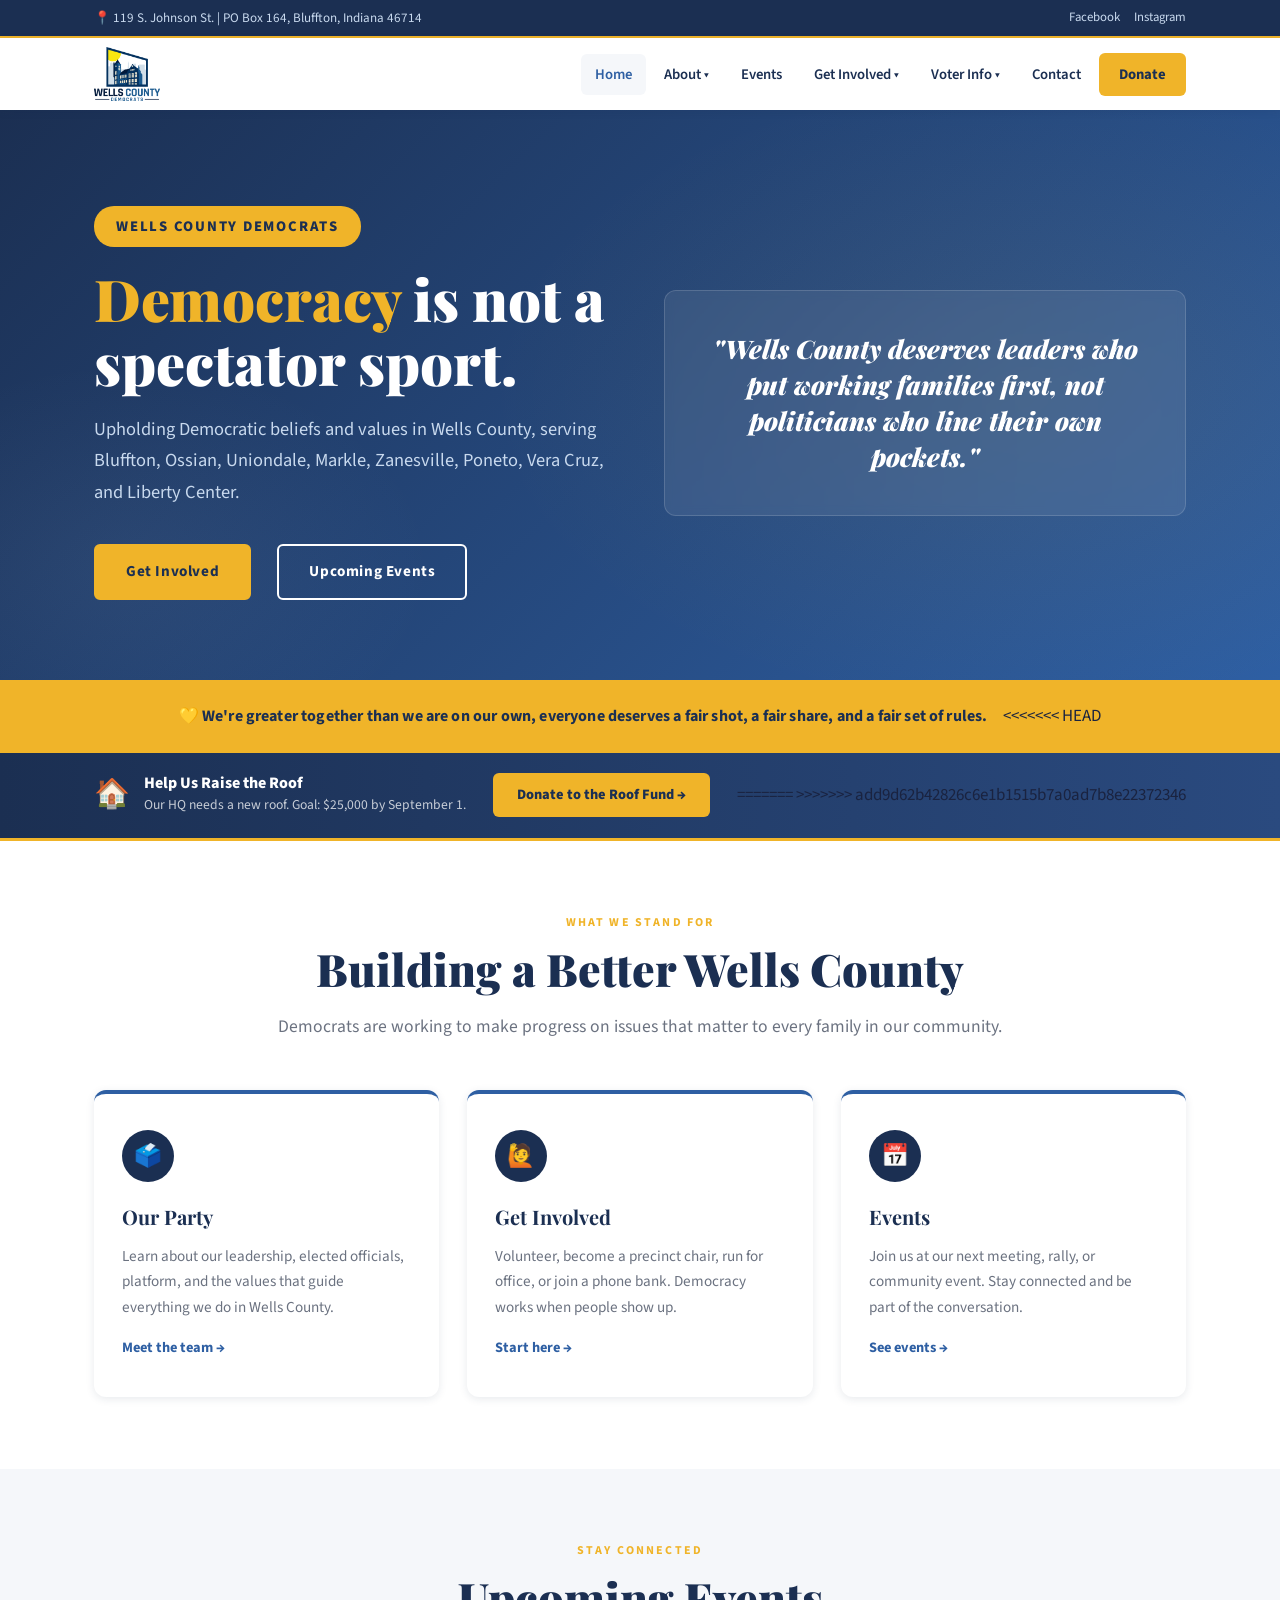
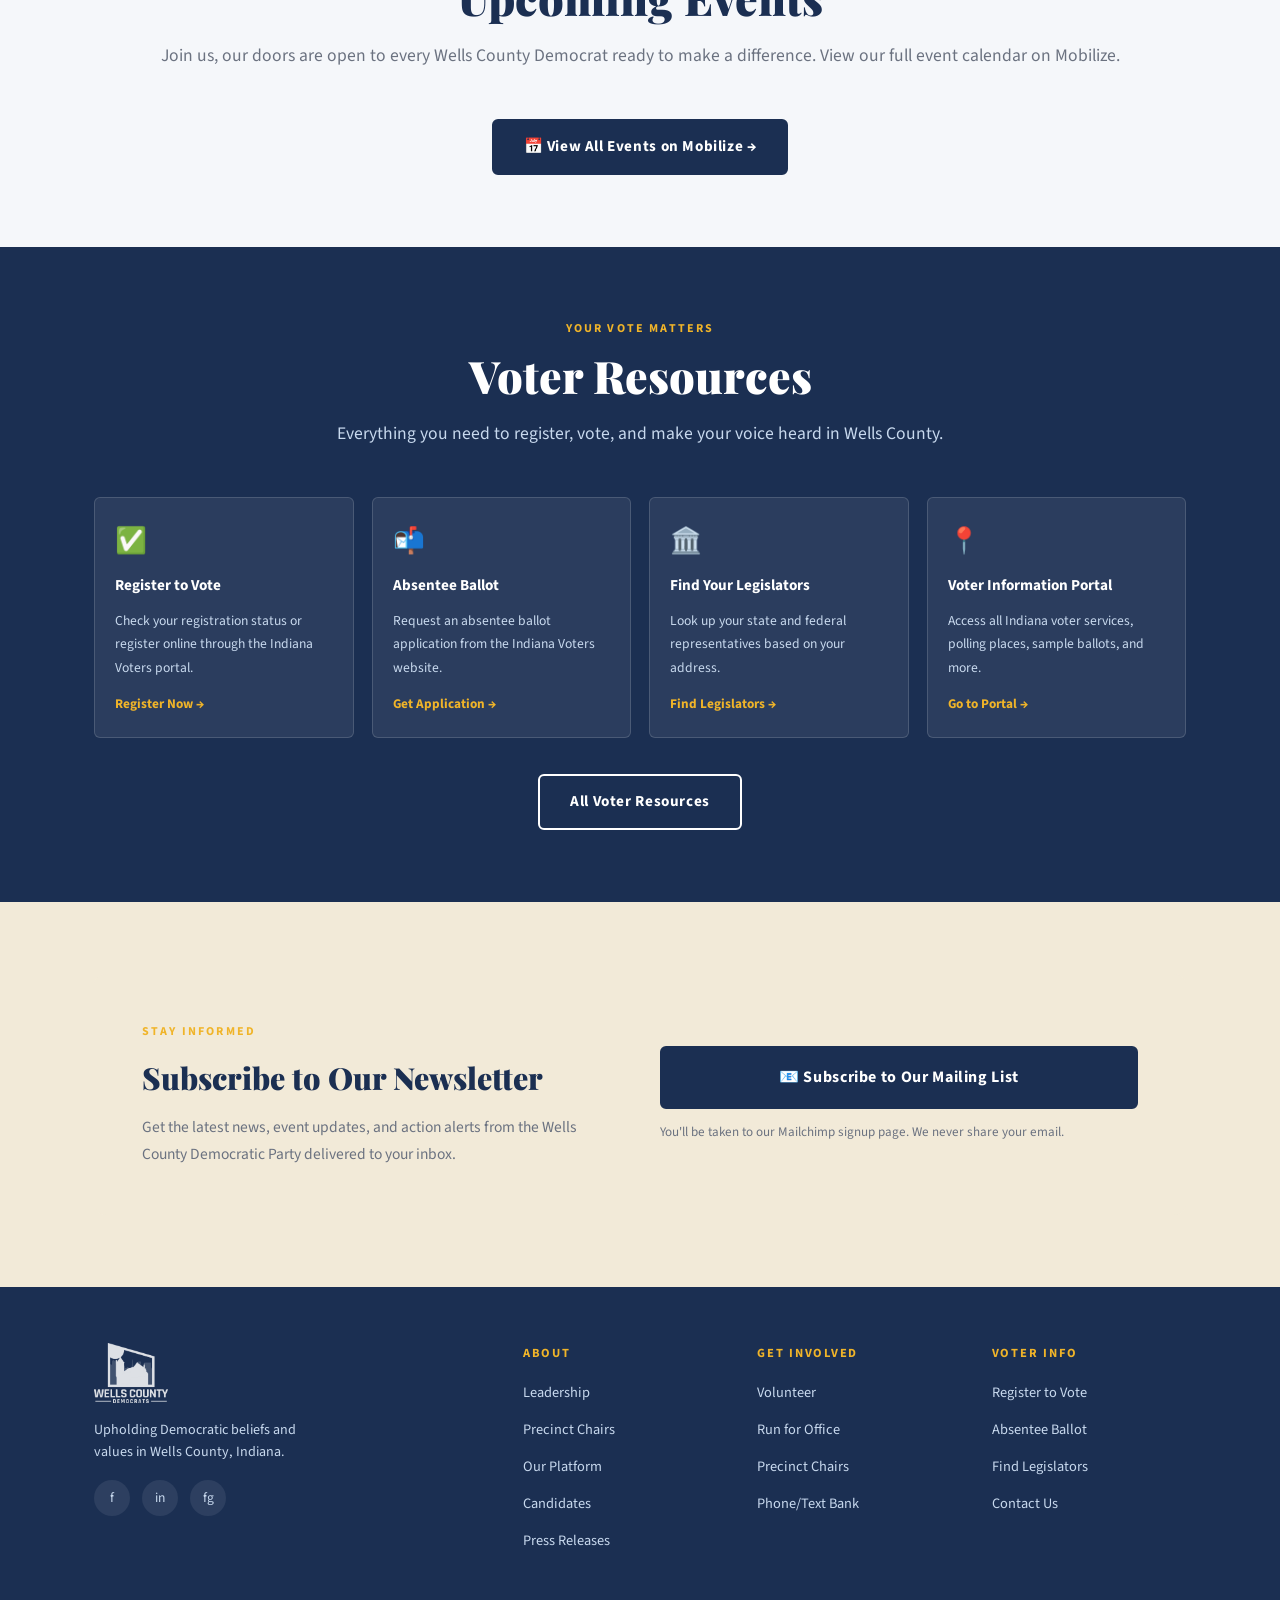
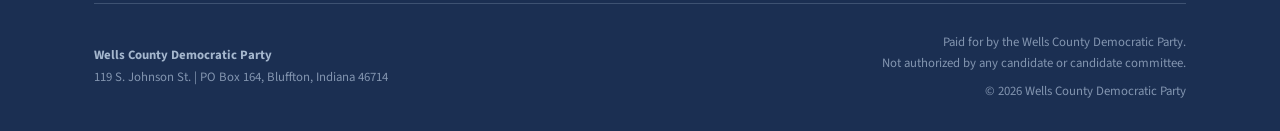
==== commit eea9076f: "Update" ====
--- a/index.html
+++ b/index.html
@@ -98,6 +98,7 @@
   <div class="mission-strip">
     <div class="container">
       <p>💛 We're greater together than we are on our own, everyone deserves a fair shot, a fair share, and a fair set of rules.</p>
+<<<<<<< HEAD
     </div>
   </div>
 
@@ -114,6 +115,8 @@
       <a href="pages/raise-the-roof.html" style="background:var(--gold); color:var(--navy); font-weight:800; font-size:0.9rem; padding:10px 24px; border-radius:var(--radius); text-decoration:none; white-space:nowrap; transition:all var(--transition);">
         Donate to the Roof Fund →
       </a>
+=======
+>>>>>>> add9d62b42826c6e1b1515b7a0ad7b8e22372346
     </div>
   </div>
 
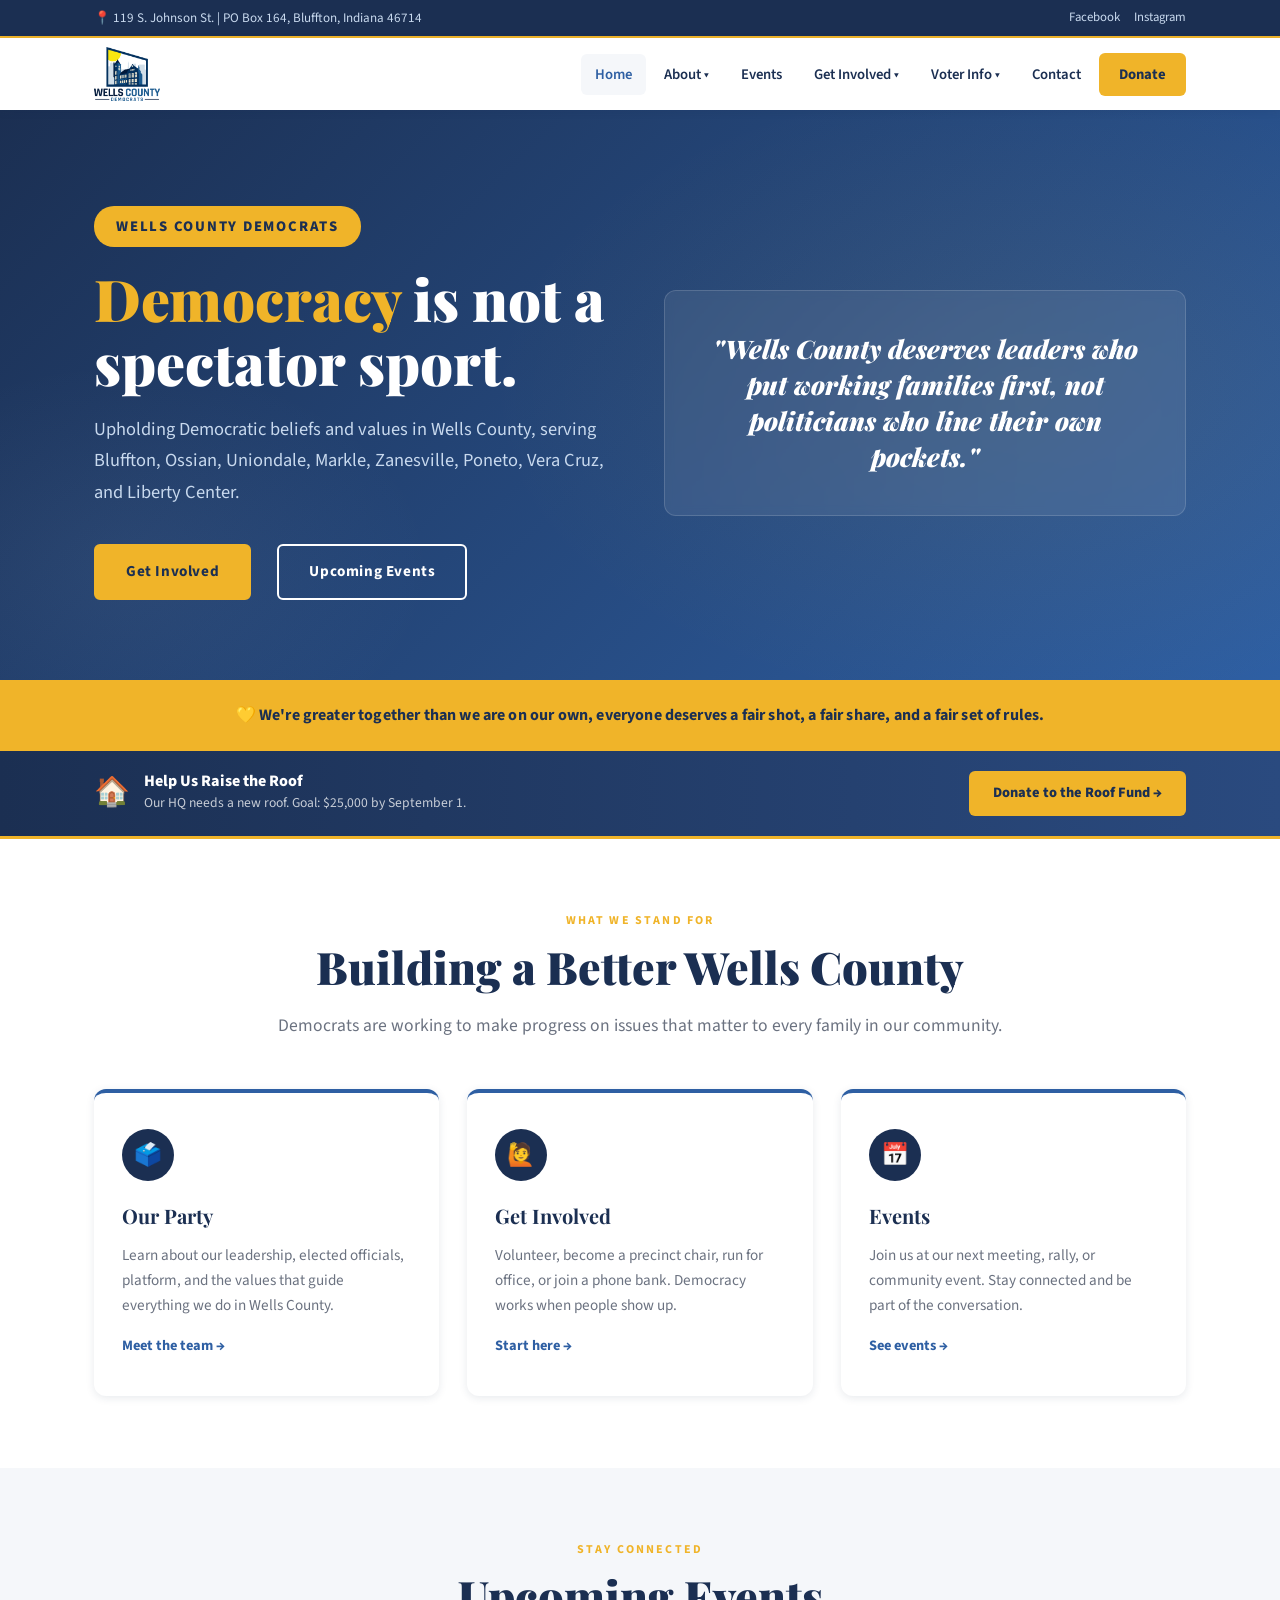
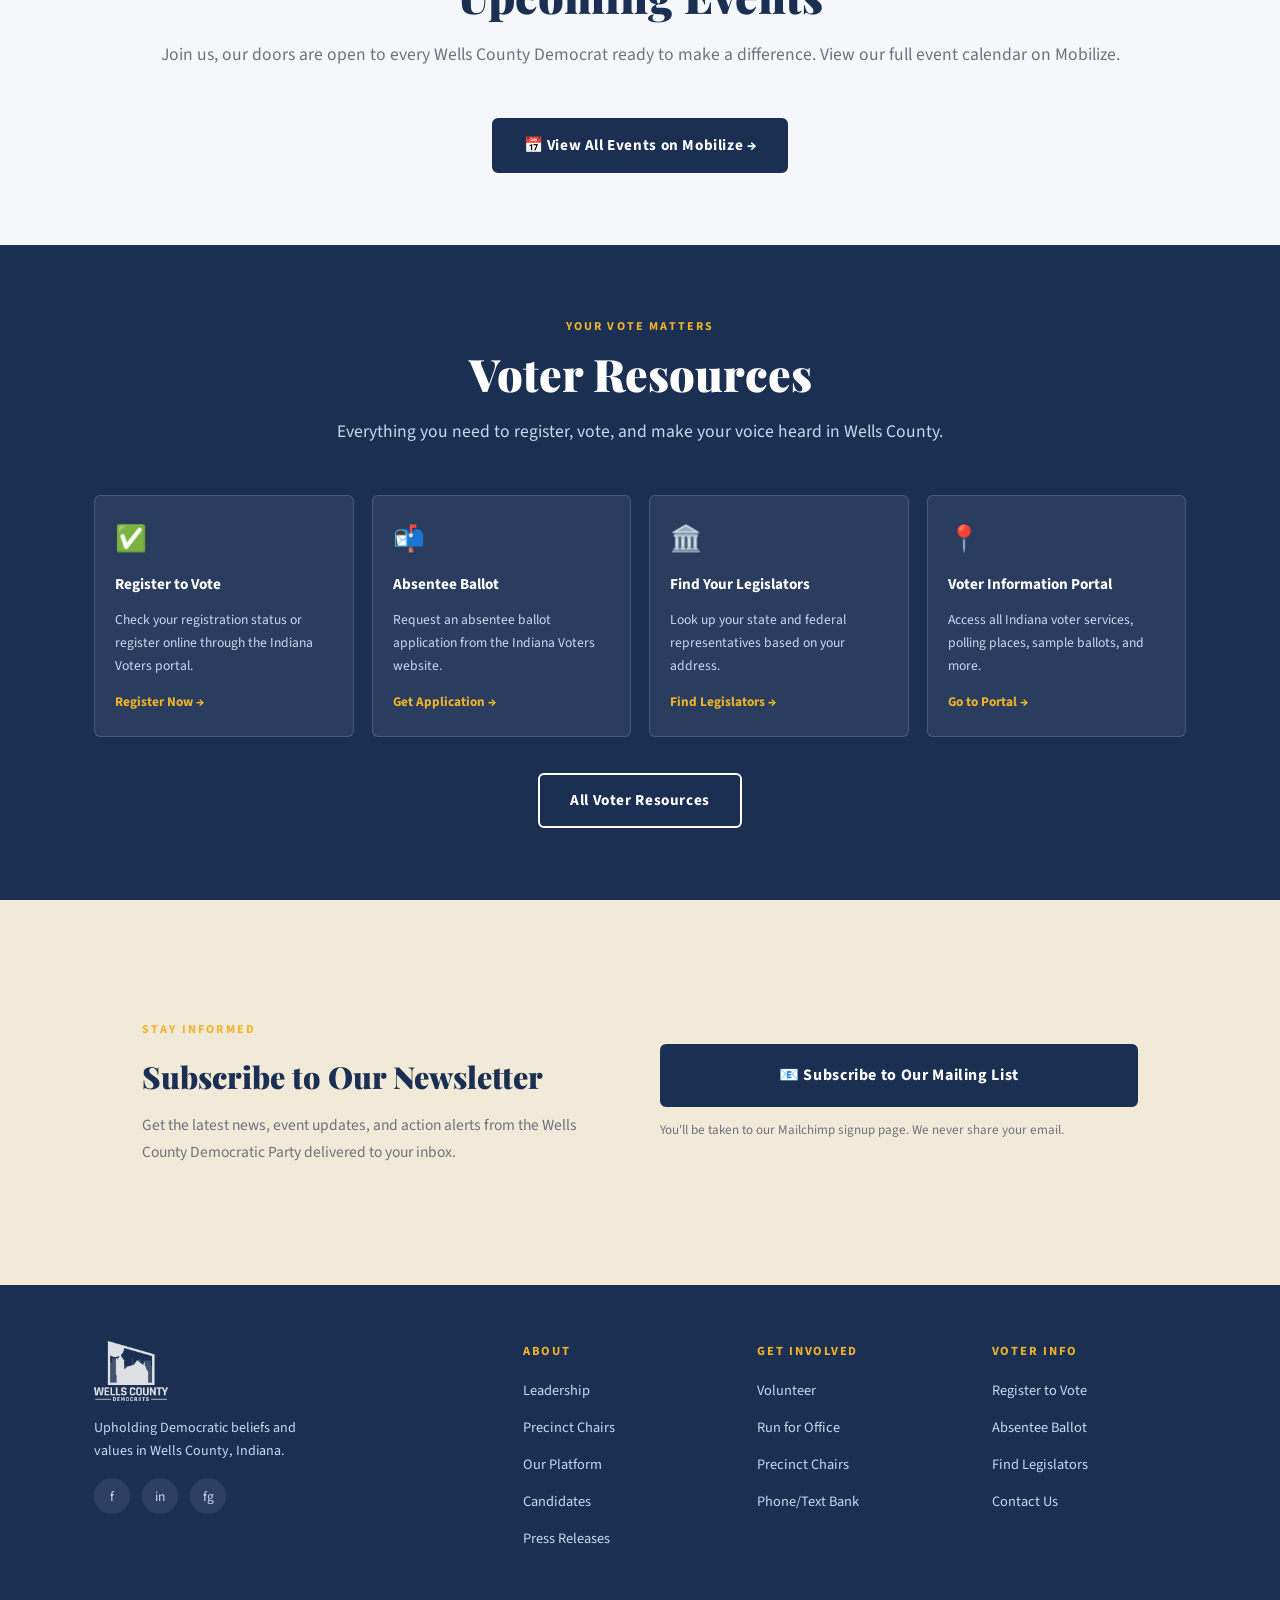
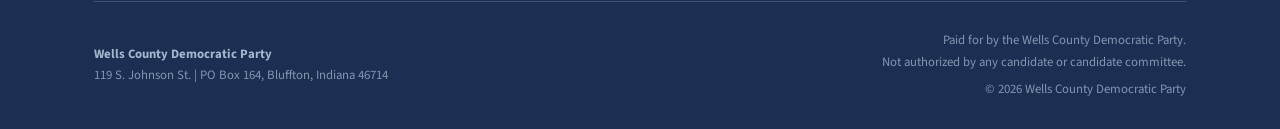
==== commit bfaf3a00: "fixing donation" ====
--- a/index.html
+++ b/index.html
@@ -50,7 +50,7 @@
             <li><a href="pages/get-involved.html#run">Run for Office</a></li>
             <li><a href="pages/get-involved.html#precinct">Precinct Chairs</a></li>
             <li><a href="pages/get-involved.html#phone-bank">Phone/Text Bank</a></li>
-            <li><a href="pages/raise-the-roof.html">🏠 Raise the Roof</a></li>
+            <li><a href="pages/raise-the-roof.html">Raise the Roof</a></li>
           </ul>
         </li>
         <li class="dropdown">
@@ -98,7 +98,6 @@
   <div class="mission-strip">
     <div class="container">
       <p>💛 We're greater together than we are on our own, everyone deserves a fair shot, a fair share, and a fair set of rules.</p>
-<<<<<<< HEAD
     </div>
   </div>
 
@@ -115,8 +114,6 @@
       <a href="pages/raise-the-roof.html" style="background:var(--gold); color:var(--navy); font-weight:800; font-size:0.9rem; padding:10px 24px; border-radius:var(--radius); text-decoration:none; white-space:nowrap; transition:all var(--transition);">
         Donate to the Roof Fund →
       </a>
-=======
->>>>>>> add9d62b42826c6e1b1515b7a0ad7b8e22372346
     </div>
   </div>
 
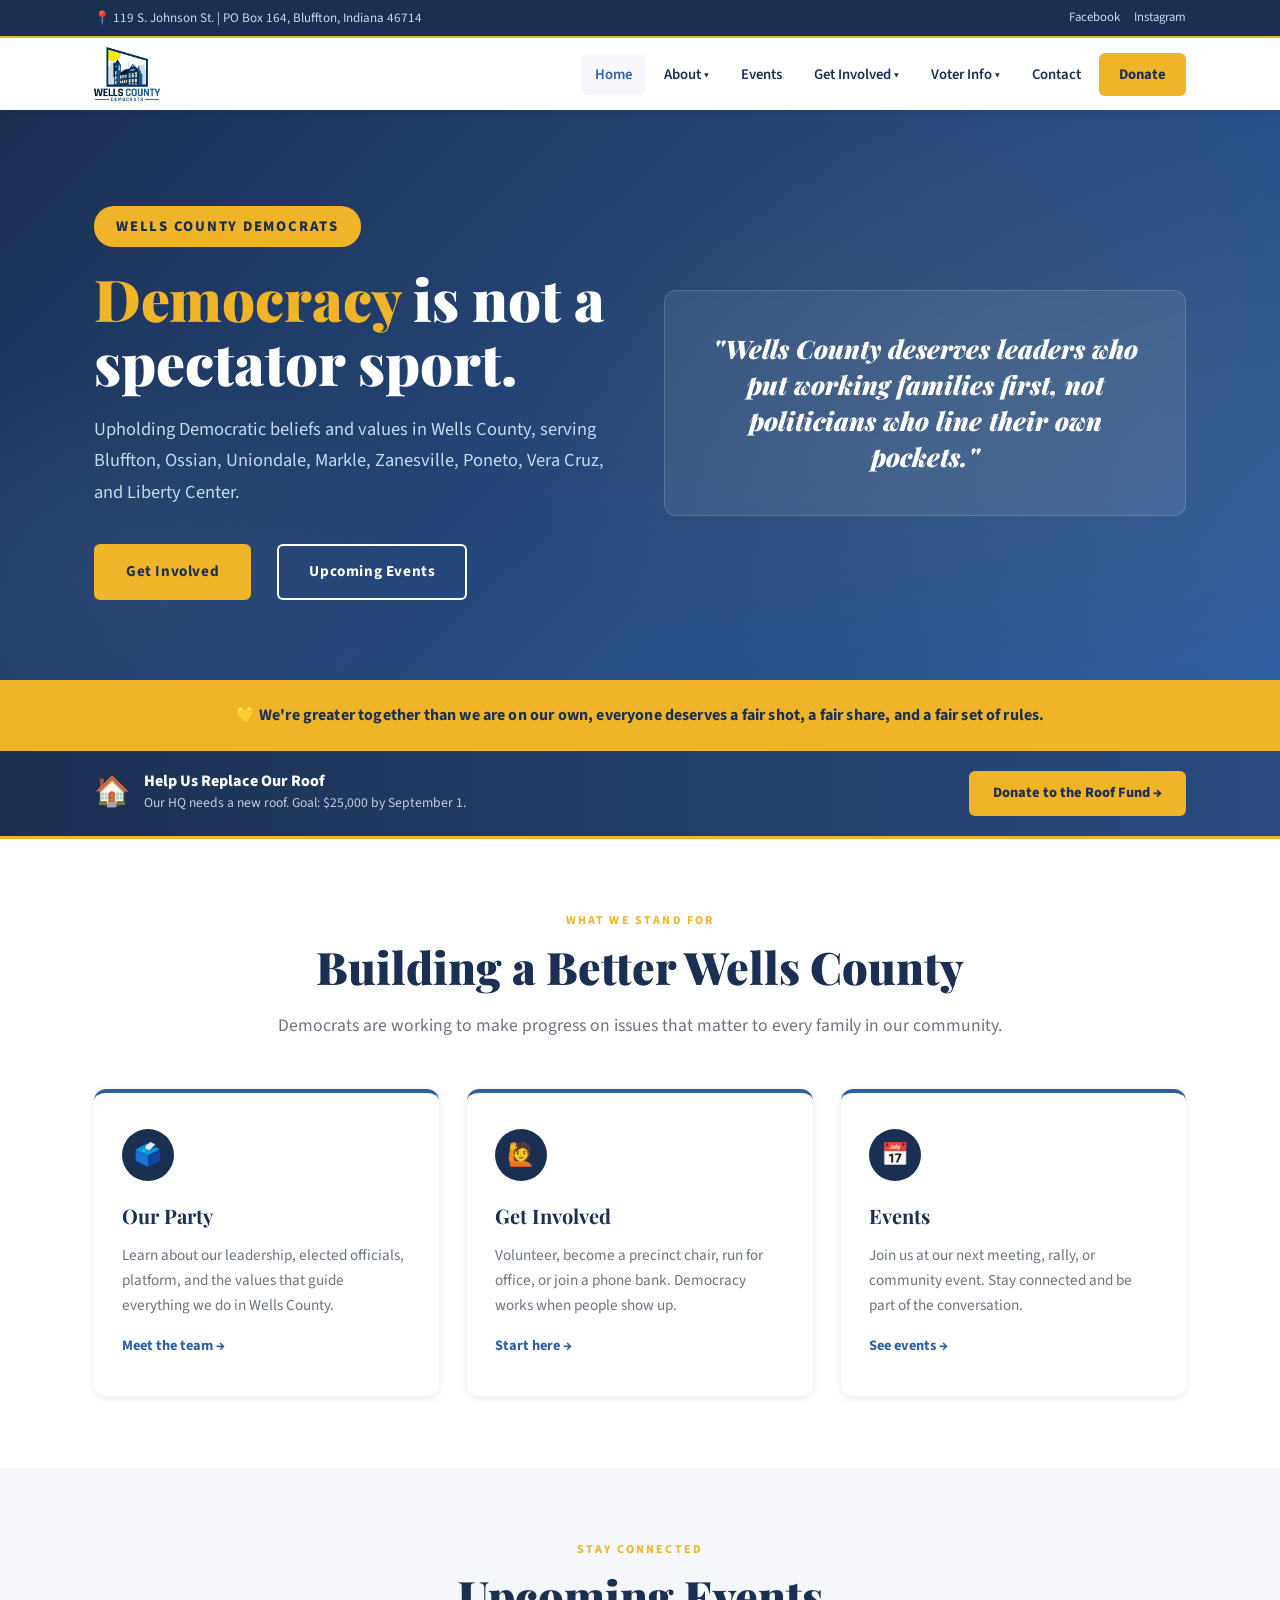
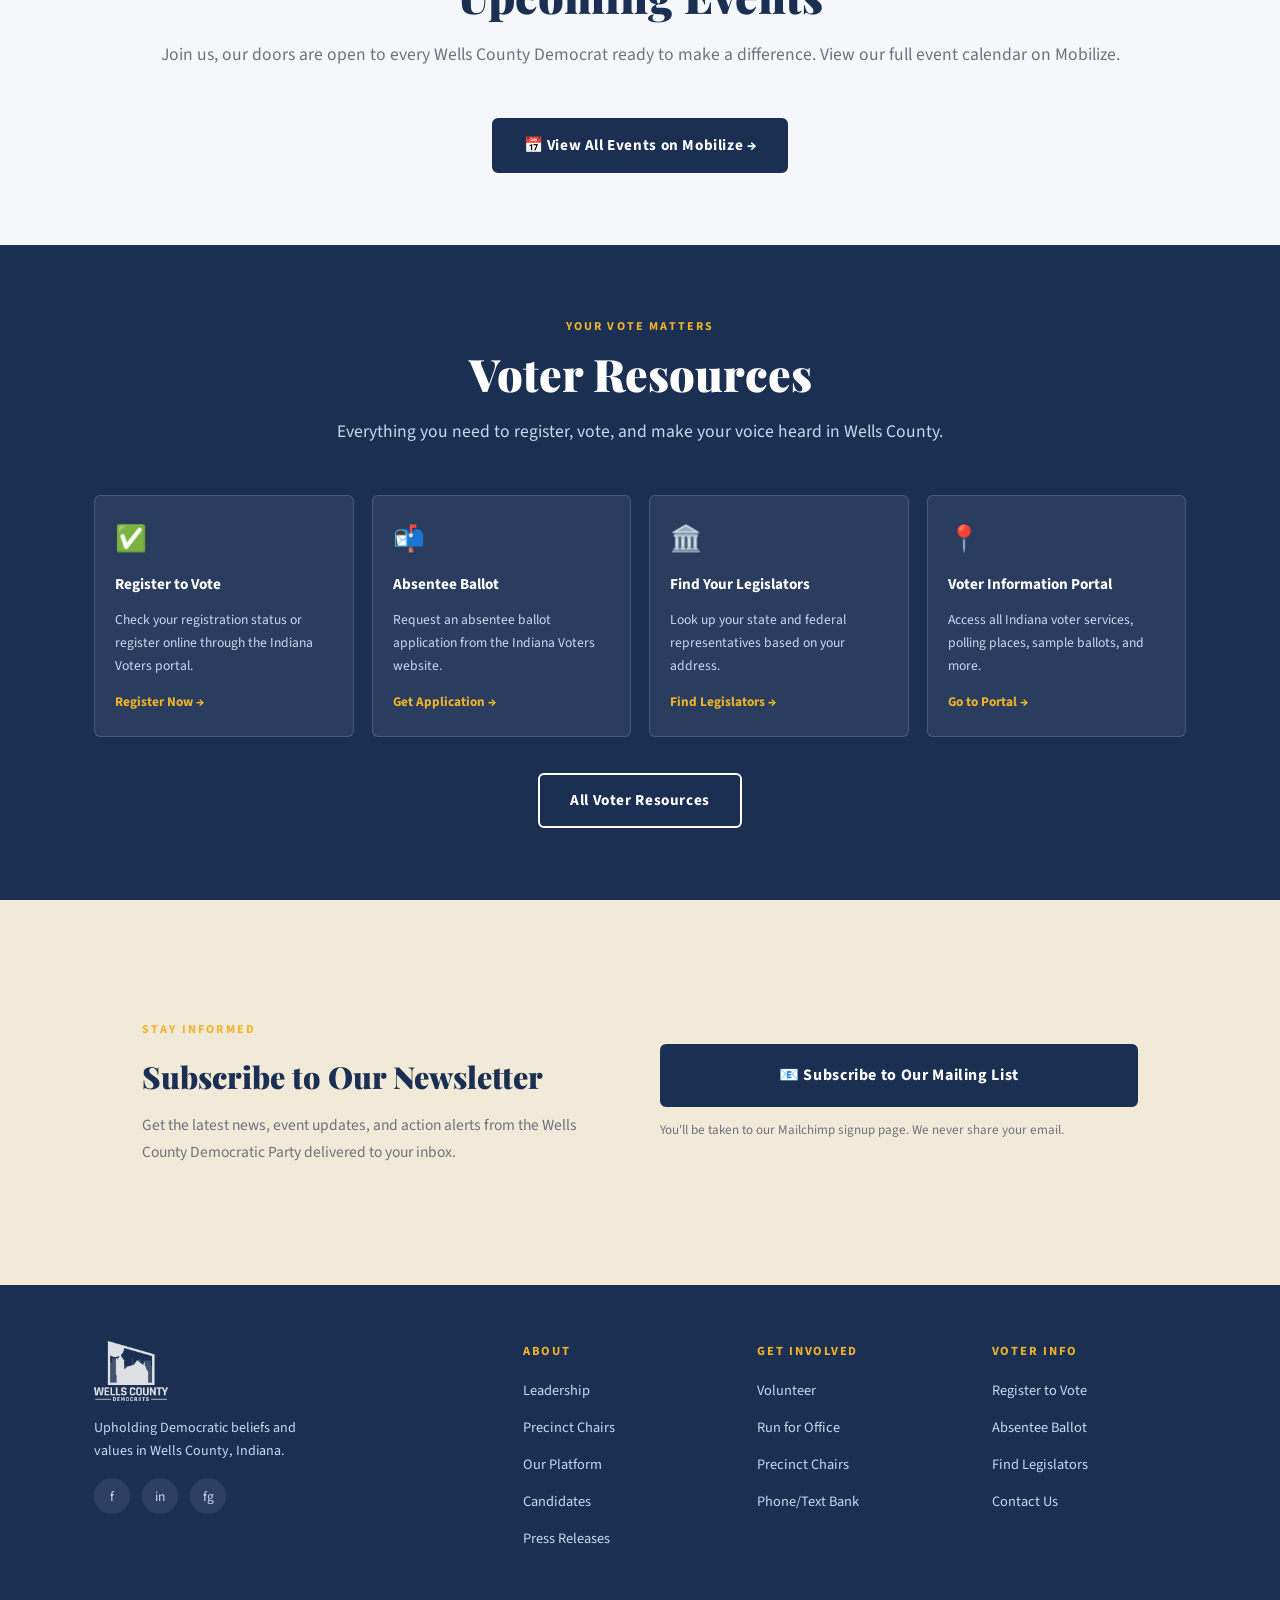
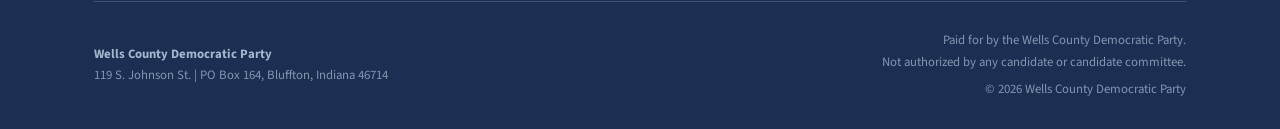
==== commit 6419d8fa: "working on fundraiser" ====
--- a/index.html
+++ b/index.html
@@ -107,7 +107,7 @@
       <div style="display:flex; align-items:center; gap:14px;">
         <span style="font-size:1.8rem;">🏠</span>
         <div>
-          <div style="font-weight:800; color:var(--white); font-size:1rem; line-height:1.2;">Help Us Raise the Roof</div>
+          <div style="font-weight:800; color:var(--white); font-size:1rem; line-height:1.2;">Help Us Replace Our Roof</div>
           <div style="color:rgba(255,255,255,0.75); font-size:0.85rem;">Our HQ needs a new roof. Goal: $25,000 by September 1.</div>
         </div>
       </div>
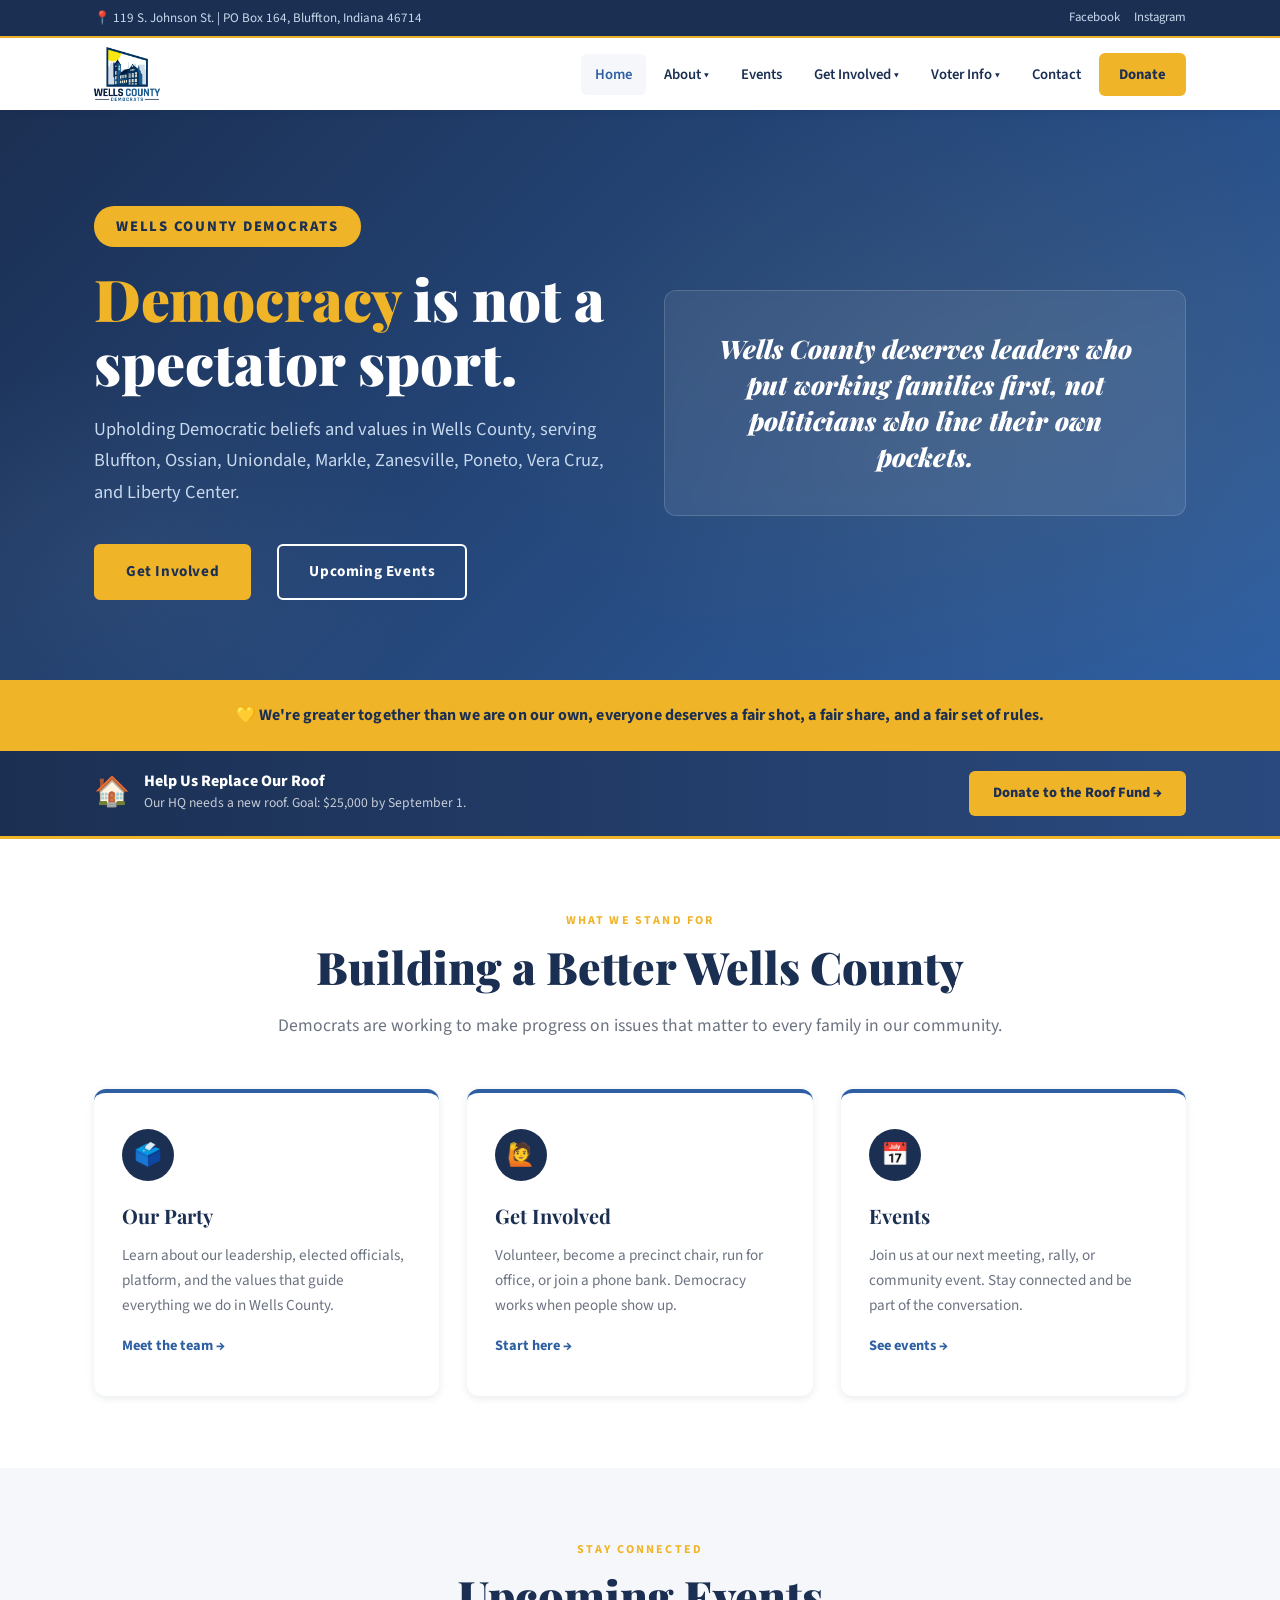
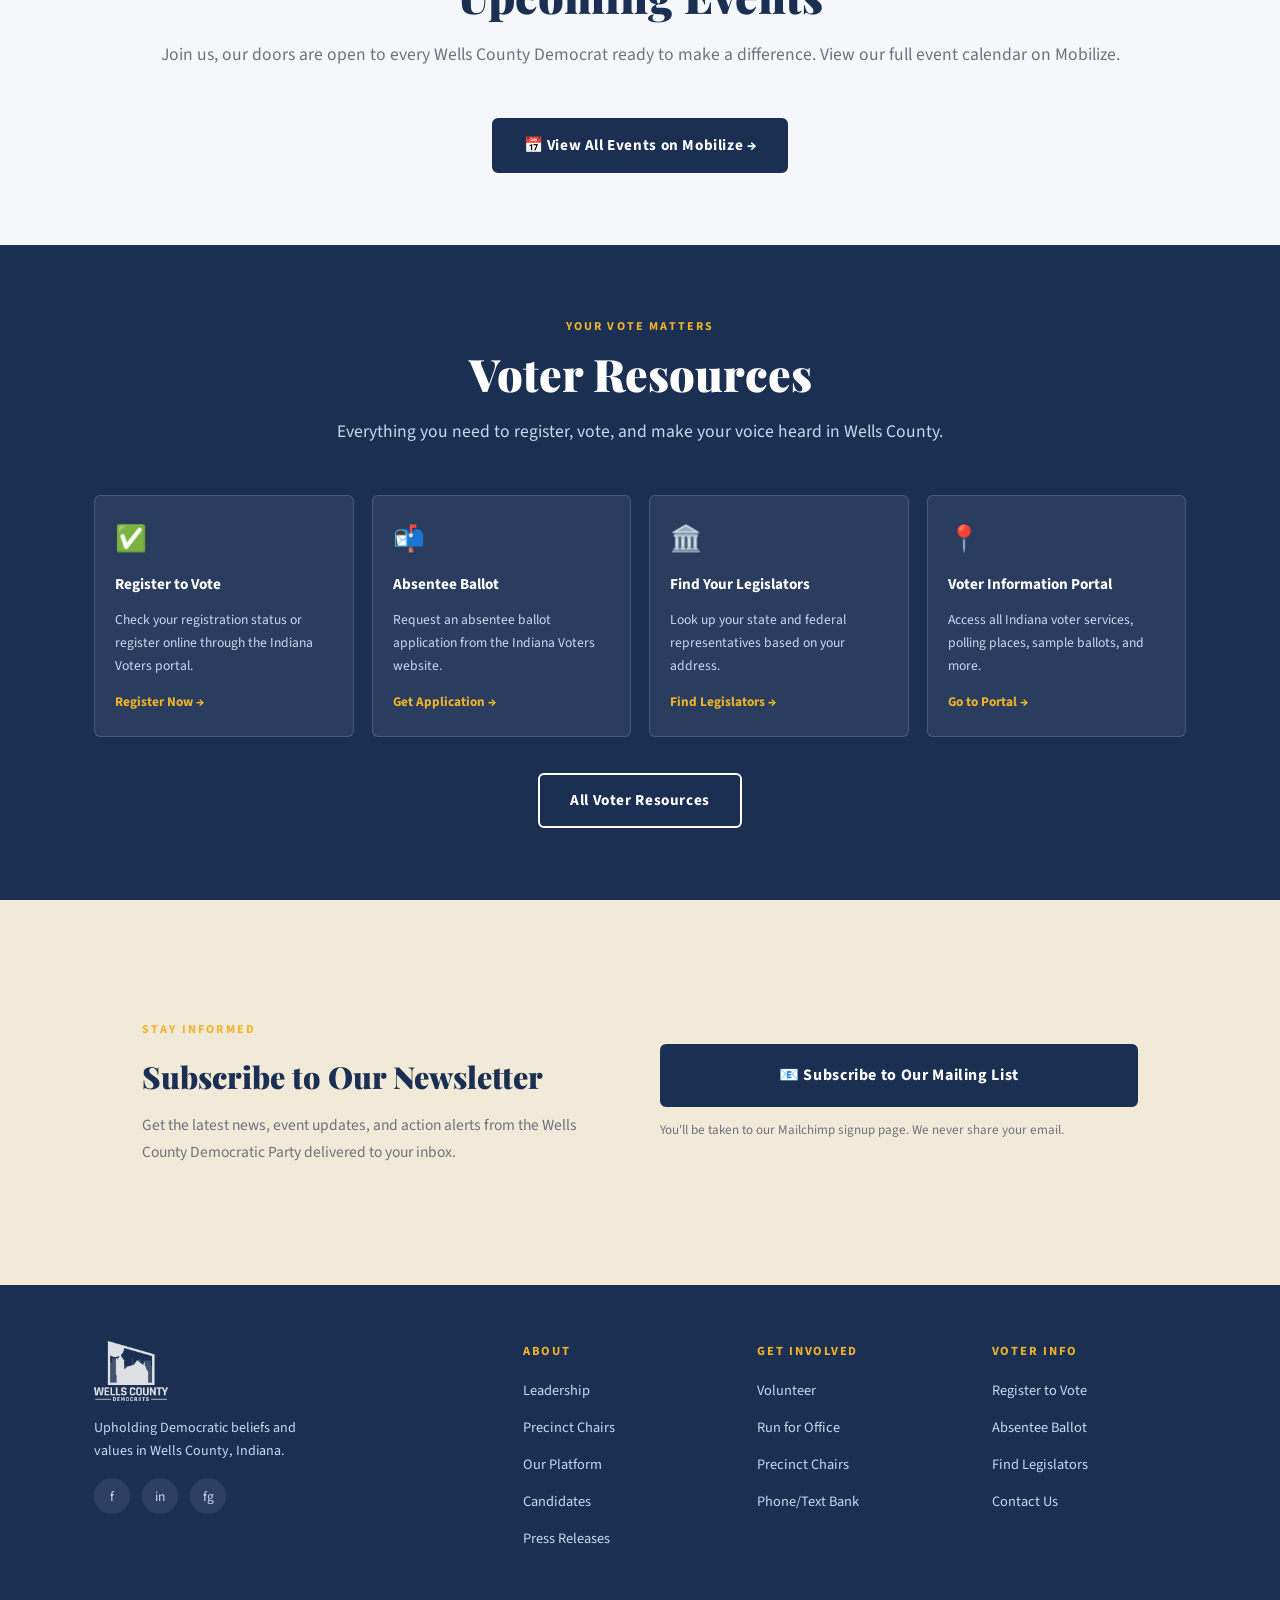
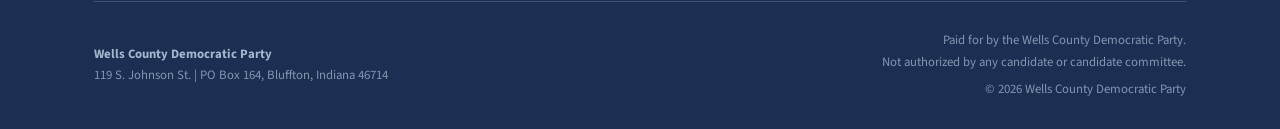
==== commit 22b7b1ec: "Update index.html" ====
--- a/index.html
+++ b/index.html
@@ -87,7 +87,7 @@
         </div>
         <div class="hero-graphic">
           <div class="hero-stat-box">
-            <p class="hero-bold-statement">"Wells County deserves leaders who put working families first, not politicians who line their own pockets."</p>
+            <p class="hero-bold-statement">Wells County deserves leaders who put working families first, not politicians who line their own pockets.</p>
           </div>
         </div>
       </div>
